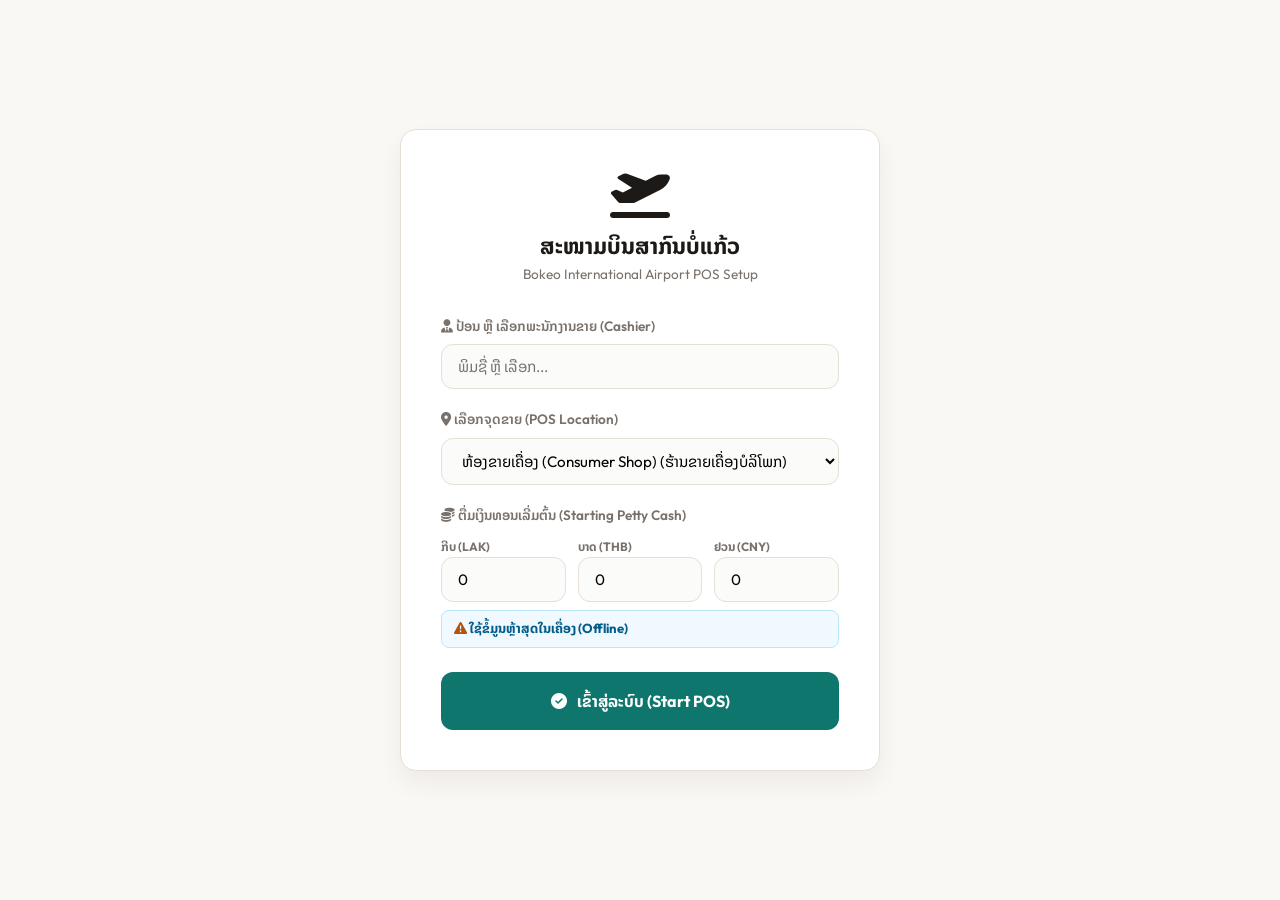
==== online_index.html @ 060f582a "Add files via upload" ====
<!DOCTYPE html>
<html lang="lo">
<head>
  <meta charset="UTF-8">
  <meta name="viewport" content="width=device-width, initial-scale=1.0">
  <title>Bokeo International Airport POS - ລະບົບຈຸດຂາຍ</title>
  
  <!-- CSS Stylesheet -->
  <link rel="stylesheet" href="styles.css?v=3.0">
  
  <!-- FontAwesome for Premium Icons -->
  <link rel="stylesheet" href="https://cdnjs.cloudflare.com/ajax/libs/font-awesome/6.4.0/css/all.min.css">
  
  <!-- Firebase Compat Core & Firestore CDN -->
  <script src="https://www.gstatic.com/firebasejs/10.8.0/firebase-app-compat.js"></script>
  <script src="https://www.gstatic.com/firebasejs/10.8.0/firebase-firestore-compat.js"></script>
  
  <!-- html2pdf.js CDN (Client-side PDF generator) -->
  <script src="https://cdnjs.cloudflare.com/ajax/libs/html2pdf.js/0.10.1/html2pdf.bundle.min.js"></script>
  
  <!-- Chart.js CDN (Interactive Charts) -->
  <script src="https://cdn.jsdelivr.net/npm/chart.js"></script>
</head>
<body>

  <!-- =========================================================================
       INITIAL POS CONFIGURATION SCREEN (Lao: ໜ້າຕັ້ງຄ່າທຳອິດ)
       ========================================================================= -->
  <div class="setup-overlay" id="setup-overlay">
    <div class="setup-card">
      <div class="setup-logo">
        <i class="fas fa-plane-departure" style="font-size: 3rem; color: var(--text-primary); margin-bottom: 12px;"></i>
        <h2>ສະໜາມບິນສາກົນບໍ່ແກ້ວ</h2>
        <p>Bokeo International Airport POS Setup</p>
      </div>

      <div class="form-group">
        <label for="setup-cashier"><i class="fas fa-user-tie"></i> ປ້ອນ ຫຼື ເລືອກພະນັກງານຂາຍ (Cashier)</label>
        <input type="text" class="form-input" id="setup-cashier" list="cashier-list" placeholder="ພິມຊື່ ຫຼື ເລືອກ...">
        <datalist id="cashier-list"></datalist>
      </div>

      <div class="form-group">
        <label for="setup-pos"><i class="fas fa-map-marker-alt"></i> ເລືອກຈຸດຂາຍ (POS Location)</label>
        <select class="form-select" id="setup-pos"></select>
      </div>

      <div class="form-group" id="setup-petty-group">
        <label><i class="fas fa-coins"></i> ຕື່ມເງິນທອນເລີ່ມຕົ້ນ (Starting Petty Cash)</label>
        <div class="form-group-row">
          <div>
            <span style="font-size:0.75rem; color:var(--text-secondary); font-weight:700;">ກີບ (LAK)</span>
            <input type="text" inputmode="numeric" class="form-input" id="setup-petty-lak" placeholder="0" value="0">
          </div>
          <div>
            <span style="font-size:0.75rem; color:var(--text-secondary); font-weight:700;">ບາດ (THB)</span>
            <input type="text" inputmode="numeric" class="form-input" id="setup-petty-thb" placeholder="0" value="0">
          </div>
          <div>
            <span style="font-size:0.75rem; color:var(--text-secondary); font-weight:700;">ຢວນ (CNY)</span>
            <input type="text" inputmode="numeric" class="form-input" id="setup-petty-cny" placeholder="0" value="0">
          </div>
        </div>
      </div>

      <button class="checkout-btn" id="setup-btn" style="margin-top: 24px;">
        <i class="fas fa-check-circle"></i> ເຂົ້າສູ່ລະບົບ (Start POS)
      </button>
    </div>
  </div>

  <!-- =========================================================================
       MAIN APPLICATION LAYOUT
       ========================================================================= -->
  <div class="app-container">
    
    <!-- Top Header -->
    <header class="app-header">
      <div class="brand">
        <i class="fas fa-plane-departure" style="font-size: 1.5rem;"></i>
        <div class="brand-text">
          <h1>Bokeo International Airport POS</h1>
          <p>ສະໜາມບິນສາກົນບໍ່ແກ້ວ</p>
        </div>
      </div>
      
      <div class="header-meta">
        <button class="pos-pill" id="header-refresh-btn" style="cursor: pointer; transition: var(--transition);">
          <i class="fas fa-sync-alt"></i> <span>ອັບເດດຂໍ້ມູນ</span>
        </button>
        <button class="pos-pill" id="header-close-counter-btn" style="cursor: pointer; color: var(--danger-color); border-color: #fca5a5; transition: var(--transition);">
          <i class="fas fa-power-off"></i> <span>ປິດເຄົາເຕີ້</span>
        </button>
        <div class="pos-pill" id="header-pos-name">
          <i class="fas fa-terminal"></i> Loading...
        </div>
        <div class="cashier-pill" id="header-cashier-name">
          <i class="fas fa-user-tie"></i> Loading...
        </div>
      </div>
    </header>

    <!-- App body with sidebar nav and views -->
    <div class="app-body">
      
      <!-- Left Icon Sidebar Nav (Lao: ແຖບເມນູຂ້າງ) -->
      <nav class="side-nav">
        <div class="nav-item active" data-view="pos">
          <i class="fas fa-shopping-basket"></i>
          <span class="nav-item-tooltip">ຈຸດຂາຍ (POS)</span>
        </div>
        <div class="nav-item" data-view="dashboard">
          <i class="fas fa-chart-line"></i>
          <span class="nav-item-tooltip">ລາຍງານ (Reports)</span>
        </div>
        <div class="nav-item" data-view="stock">
          <i class="fas fa-boxes"></i>
          <span class="nav-item-tooltip">ຄັງສິນຄ້າ (Stock)</span>
        </div>
        <div class="nav-item" data-view="settings">
          <i class="fas fa-cog"></i>
          <span class="nav-item-tooltip">ຕັ້ງຄ່າ (Settings)</span>
        </div>
      </nav>

      <!-- View Panels -->
      <main style="flex: 1; height: 100%; position: relative; overflow: hidden;">
        
        <!-- 1. POS View (Lao: ໝວດຂາຍສິນຄ້າ) -->
        <div class="view-panel active" id="pos-view">
          <div class="pos-view">
            
            <!-- Mobile Toggle Tabs (Lao: ແຖບສະຫຼັບສະແດງຜົນໃນມືຖື) -->
            <div class="mobile-pos-toggle" id="mobile-pos-toggle">
              <button class="mobile-toggle-btn active" id="btn-show-catalog">
                <i class="fas fa-th"></i> ສິນຄ້າ
              </button>
              <button class="mobile-toggle-btn" id="btn-show-cart">
                <i class="fas fa-shopping-cart"></i> ກະຕ່າ (<span id="mobile-cart-count">0</span>)
              </button>
            </div>
            
            <!-- Main catalog screen -->
            <div class="pos-main">
              <div class="catalog-header">
                <nav class="category-nav" id="category-nav"></nav>
                <div class="catalog-search-container">
                  <i class="fas fa-search search-icon"></i>
                  <input type="text" id="catalog-search" placeholder="ຄົ້ນຫາສິນຄ້າ (ຊື່ ຫຼື ບາໂຄດ)..." autocomplete="off">
                </div>
              </div>
              <div class="product-grid-container">
                <div class="product-grid" id="product-grid"></div>
              </div>
            </div>

            <!-- Cart Sidebar -->
            <aside class="pos-sidebar">
              <div class="cart-header">
                <h2><i class="fas fa-shopping-cart"></i> ກະຕ່າສິນຄ້າ</h2>
                <button class="clear-cart-btn" id="clear-cart-btn">ລ້າງກະຕ່າ</button>
              </div>

              <!-- Member Section -->
              <div class="cart-member-section" id="cart-member-section">
                <div class="member-search-container" id="member-search-container">
                  <div style="position: relative; flex: 1;">
                    <i class="fas fa-id-card search-icon" style="position: absolute; left: 12px; top: 50%; transform: translateY(-50%); color: var(--text-secondary); font-size: 0.85rem;"></i>
                    <input type="text" id="cart-member-search" placeholder="ຄົ້ນຫາສະມາຊິກ (ເບີໂທ ຫຼື ID)..." autocomplete="off" style="width: 100%; padding: 8px 12px 8px 32px; border: 1px solid var(--border-color); border-radius: 20px; font-size: 0.8rem; background-color: var(--background-color); font-family: var(--font-family);">
                    <div class="member-search-results" id="member-search-results" style="display: none; position: absolute; left: 0; right: 0; top: 100%; background: var(--surface-color); border: 1px solid var(--border-color); border-radius: 12px; box-shadow: var(--shadow-md); z-index: 100; max-height: 200px; overflow-y: auto;"></div>
                  </div>
                  <button class="primary-btn" id="btn-open-register-modal" style="padding: 6px 12px; font-size: 0.75rem; border-radius: 20px; flex-shrink: 0;" title="ລົງທະບຽນສະມາຊິກໃໝ່">
                    <i class="fas fa-user-plus"></i> ເພີ່ມ
                  </button>
                </div>
                
                <div class="selected-member-card" id="selected-member-card" style="display: none;">
                  <div style="display: flex; justify-content: space-between; align-items: flex-start;">
                    <div>
                      <div class="member-name" id="selected-member-name" style="font-weight: 700; font-size: 0.85rem; color: var(--text-primary);"></div>
                      <div class="member-id" id="selected-member-id" style="font-size: 0.72rem; color: var(--text-secondary); margin-top: 2px;"></div>
                    </div>
                    <button class="clear-cart-btn" id="btn-clear-member" style="font-size: 0.72rem; padding: 0;"><i class="fas fa-times"></i> ຍົກເລີກ</button>
                  </div>
                  <div style="display: flex; justify-content: space-between; margin-top: 8px; font-size: 0.75rem; border-top: 1px dashed var(--border-color); padding-top: 6px;">
                    <div>ຄະແນນສະສົມ: <strong id="selected-member-points" style="color: var(--primary-accent);">0</strong></div>
                    <div>ແຕ້ມທີ່ຈະໄດ້: <strong id="selected-member-earned" style="color: #10b981;">+0</strong></div>
                  </div>
                </div>
              </div>

              <!-- List of products in Cart -->
              <div class="cart-items" id="cart-items"></div>

              <!-- Pricing summary section -->
              <div class="cart-footer">
                <div class="currency-select-container">
                  <span>ສະກຸນເງິນຊຳລະ:</span>
                  <div class="currency-toggle">
                    <button class="currency-opt active" data-curr="LAK">LAK (₭)</button>
                    <button class="currency-opt" data-curr="THB">THB (฿)</button>
                    <button class="currency-opt" data-curr="CNY">CNY (¥)</button>
                  </div>
                </div>

                <div class="cart-totals">
                  <div class="total-row">
                    <span>ຍອດລວມຍ່ອຍ (Subtotal)</span>
                    <span id="cart-subtotal">0</span>
                  </div>
                  <div class="total-row grand">
                    <span>ຍອດຊຳລະທັງໝົດ</span>
                    <span id="cart-total">0</span>
                  </div>
                </div>

                <!-- Currency equivalents lookup -->
                <div class="currency-equivalents" style="margin-bottom: 20px;">
                  <div style="font-weight: 700; margin-bottom: 6px; font-size: 0.8rem;">ມູນຄ່າທຽບເທົ່າ:</div>
                  <div style="display: flex; justify-content: space-between;">
                    <span>ກີບ (LAK)</span>
                    <span id="equiv-lak" style="font-weight: 700;">0 ₭</span>
                  </div>
                  <div style="display: flex; justify-content: space-between;">
                    <span>ບາດ (THB)</span>
                    <span id="equiv-thb" style="font-weight: 700;">0 ฿</span>
                  </div>
                  <div style="display: flex; justify-content: space-between;">
                    <span>ຢວນ (CNY)</span>
                    <span id="equiv-cny" style="font-weight: 700;">0 ¥</span>
                  </div>
                </div>

                <button class="checkout-btn" id="checkout-btn" disabled>
                  <i class="fas fa-cash-register"></i> ຊຳລະເງິນ (Checkout)
                </button>
              </div>
            </aside>
          </div>
        </div>

        <!-- 2. Dashboard View (Lao: ແຜງວິເຄາະ ແລະ ລາຍງານການຂາຍ) -->
        <div class="view-panel" id="dashboard-view">
          <div class="dashboard-view">
            <div class="view-header">
              <h2><i class="fas fa-chart-line"></i> ສະຫຼຸບຍອດຂາຍ ແລະ ບັນຊີ</h2>
              
              <div class="dashboard-actions">
                <div class="date-picker-row">
                  <i class="fas fa-calendar-alt" style="color:var(--text-secondary);"></i>
                  <input type="date" id="dash-start-date">
                  <span style="font-weight: 700; color: var(--text-secondary);">ຫາ</span>
                  <input type="date" id="dash-end-date">
                </div>
                
                <select class="form-select" id="dash-pos-filter" style="width: auto; padding: 8px 16px; border-radius: 24px; font-weight:600;"></select>

                <div class="rate-picker-row" id="report-rates-wrapper" style="display: none;">
                  <i class="fas fa-coins" style="color:var(--text-secondary);"></i>
                  <span style="font-size: 0.8rem; font-weight: 700; color: var(--text-secondary);">1 THB = </span>
                  <input type="number" id="dash-rate-lak" placeholder="LAK" title="LAK rate per THB">
                  <span style="font-size: 0.8rem; font-weight: 700; color: var(--text-secondary);">₭</span>
                  <span style="border-left: 1px solid var(--border-color); height: 16px; margin: 0 4px;"></span>
                  <input type="number" id="dash-rate-cny" placeholder="CNY" step="0.0001" title="CNY rate per THB">
                  <span style="font-size: 0.8rem; font-weight: 700; color: var(--text-secondary);">¥</span>
                </div>
              </div>
            </div>

            <!-- Total stats grid -->
            <div class="stats-grid" id="dash-stats"></div>

            <!-- Sales Trend Chart Card -->
            <div class="report-card" style="margin-bottom: 32px; flex-shrink: 0;">
              <div style="display:flex; justify-content:space-between; align-items:center; margin-bottom: 20px; flex-wrap: wrap; gap: 12px;">
                <h3 style="margin-bottom:0;"><i class="fas fa-chart-line"></i> ກຣາຟສະແດງຍອດຂາຍ (Sales Trend Chart)</h3>
                <div style="display:flex; gap: 8px; align-items:center; flex-wrap: wrap;">
                  <div class="currency-toggle" style="margin-right: 12px;">
                    <button class="currency-opt active" id="chart-btn-daily" style="padding: 6px 12px; font-size: 0.8rem; border-radius: 12px;">ລາຍວັນ (Daily)</button>
                    <button class="currency-opt" id="chart-btn-monthly" style="padding: 6px 12px; font-size: 0.8rem; border-radius: 12px;">ລາຍເດືອນ (Monthly)</button>
                    <button class="currency-opt" id="chart-btn-allmonths" style="padding: 6px 12px; font-size: 0.8rem; border-radius: 12px;">ທຸກເດືອນ (All Months)</button>
                  </div>
                  <select id="chart-currency" class="form-select" style="padding: 6px 12px; font-size: 0.8rem; border-radius: 12px; width: auto; font-weight:600; cursor:pointer;">
                    <option value="COMBINED_LAK">ລວມເປັນ ກີບ (Combined LAK)</option>
                    <option value="COMBINED_THB">ລວມເປັນ ບາດ (Combined THB)</option>
                    <option value="COMBINED_CNY">ລວມເປັນ ຢວນ (Combined CNY)</option>
                    <option value="LAK">ກີບ (LAK) ເທົ່ານັ້ນ</option>
                    <option value="THB">ບາດ (THB) ເທົ່ານັ້ນ</option>
                    <option value="CNY">ຢວນ (CNY) ເທົ່ານັ້ນ</option>
                  </select>
                </div>
              </div>
              <div style="height: 300px; position: relative; width: 100%;">
                <canvas id="salesChart"></canvas>
              </div>
            </div>

            <!-- Sales by POS Chart Card (Lao: ຍອດຂາຍແຍກຕາມຈຸດຂາຍ) -->
            <div class="report-card" id="pos-sales-chart-card" style="margin-bottom: 32px; flex-shrink: 0;">
              <div style="display:flex; justify-content:space-between; align-items:center; margin-bottom: 20px; flex-wrap: wrap; gap: 12px;">
                <h3 style="margin-bottom:0;"><i class="fas fa-chart-bar"></i> ຍອດຂາຍແຍກຕາມຈຸດຂາຍ (Sales by POS)</h3>
                <div style="display:flex; gap: 8px; align-items:center; flex-wrap: wrap;">
                  <div class="currency-toggle" style="margin-right: 12px;">
                    <button class="currency-opt active" id="pos-chart-btn-daily" style="padding: 6px 12px; font-size: 0.8rem; border-radius: 12px;">ລາຍວັນ (Daily)</button>
                    <button class="currency-opt" id="pos-chart-btn-monthly" style="padding: 6px 12px; font-size: 0.8rem; border-radius: 12px;">ລາຍເດືອນ (Monthly)</button>
                    <button class="currency-opt" id="pos-chart-btn-yearly" style="padding: 6px 12px; font-size: 0.8rem; border-radius: 12px;">ລາຍປີ (Yearly)</button>
                  </div>
                </div>
              </div>
              <div style="height: 300px; position: relative; width: 100%;">
                <canvas id="posSalesChart"></canvas>
              </div>
            </div>

            <div class="reports-split">
              <!-- Report Transaction Table -->
              <div class="report-card">
                <div style="display:flex; justify-content:space-between; align-items:center; margin-bottom: 20px;">
                  <h3>ລາຍການທຸລະກຳການຂາຍ</h3>
                  <div style="display:flex; gap: 8px;">
                    <button class="primary-btn" id="btn-export-lao-pdf"><i class="fas fa-file-pdf"></i> ສົ່ງອອກ PDF (ພາສາລາວ)</button>
                    <button class="primary-btn" id="btn-export-cny-pdf"><i class="fas fa-file-pdf"></i> ສົ່ງອອກ PDF (中文/ພາສາຈີນ)</button>
                  </div>
                </div>
                <div class="table-wrapper">
                  <table class="report-table">
                    <thead>
                      <tr>
                        <th>ເລກບິນ</th>
                        <th>ວັນທີ-ເວລາ</th>
                        <th>ຈຸດຂາຍ</th>
                        <th>ພະນັກງານ</th>
                        <th>ປະເພດການຈ່າຍ</th>
                        <th>ຍອດຊຳລະ</th>
                        <th>ການຈັດການ</th>
                      </tr>
                    </thead>
                    <tbody id="dash-table-body"></tbody>
                  </table>
                </div>
              </div>

              <!-- Daily Revenue Summary by POS Card (1/3 Right Column) -->
              <div class="report-card" id="pos-summary-card">
                <div style="display:flex; justify-content:space-between; align-items:center; margin-bottom: 20px;">
                  <h3>ສະຫຼຸບລາຍຮັບແຍກຕາມຈຸດຂາຍລາຍວັນ</h3>
                </div>
                <div class="table-wrapper" style="overflow-y: auto; max-height: 450px;">
                  <div id="pos-summary-container"></div>
                </div>
              </div>
            </div>
          </div>
        </div>

        <!-- 3. Stock View (Lao: ລະບົບຈັດການສາງສິນຄ້າ) -->
        <div class="view-panel" id="stock-view">
          <div class="stock-view">
            <div class="view-header">
              <h2><i class="fas fa-boxes"></i> ຄັງສະຕັອກສິນຄ້າ (Stock Management)</h2>
              <input type="text" class="form-input" id="stock-search" placeholder="ຄົ້ນຫາລະຫັດ ຫຼື ຊື່ສິນຄ້າ..." style="width: 300px; border-radius: 24px;">
            </div>

            <!-- Low Stock Warnings -->
            <div class="low-stock-alert-box" id="stock-low-stock-alert" style="display:none; margin-bottom: 20px;"></div>

            <div class="report-card" style="flex:1;">
              <div class="table-wrapper">
                <table class="report-table">
                  <thead>
                    <tr>
                      <th>ລະຫັດສິນຄ້າ</th>
                      <th>ລາຍການສິນຄ້າ</th>
                      <th>ໝວດໝູ່</th>
                      <th>ຫົວໜ່ວຍ</th>
                      <th>ລາຄາຕົ້ນທຶນ</th>
                      <th style="text-align: center;">ຈຳນວນຄົງເຫຼືອ</th>
                      <th>ການຈັດການ</th>
                    </tr>
                  </thead>
                  <tbody id="stock-table-body"></tbody>
                </table>
              </div>
            </div>
          </div>
        </div>

        <!-- 4. Settings View (Lao: ໜ້າການຕັ້ງຄ່າລະບົບ) -->
        <div class="view-panel" id="settings-view">
          <div class="settings-view">
            <div class="view-header">
              <h2><i class="fas fa-cog"></i> ຕັ້ງຄ່າລະບົບ (POS Settings)</h2>
              <button class="primary-btn" id="settings-save-btn"><i class="fas fa-save"></i> ບັນທຶກການຕັ້ງຄ່າທັງໝົດ</button>
            </div>

            <div class="settings-grid">
              
              <!-- Left settings block -->
              <div style="display:flex; flex-direction:column; gap:24px;">
                <!-- Currency & security -->
                <div class="settings-card">
                  <h3><i class="fas fa-calculator"></i> ອັດຕາແລກປ່ຽນ ແລະ ລະຫັດຄວາມປອດໄພ</h3>
                  <div class="settings-row">
                    <div class="form-group">
                      <label for="settings-rate-thb-lak">ອັດຕາແລກປ່ຽນ THB - LAK (ກີບ)</label>
                      <input type="number" class="form-input" id="settings-rate-thb-lak" placeholder="700">
                    </div>
                    <div class="form-group">
                      <label for="settings-rate-thb-cny">ອັດຕາແລກປ່ຽນ THB - CNY (ຢວນ)</label>
                      <input type="number" step="0.01" class="form-input" id="settings-rate-thb-cny" placeholder="0.2">
                    </div>
                  </div>
                  <div class="form-group">
                    <label for="settings-admin-pin">ລະຫັດ PIN ຜູ້ດູແລລະບົບ (Admin PIN - 4 ຕົວເລກ)</label>
                    <input type="password" maxlength="4" class="form-input" id="settings-admin-pin" placeholder="1234">
                  </div>
                </div>

                <!-- Google Drive Sync Setup -->
                <div class="settings-card">
                  <h3><i class="fab fa-google-drive"></i> ເຊື່ອມຕໍ່ Google Drive (Save PDF)</h3>
                  <p style="font-size:0.8rem; color:var(--text-secondary); margin-bottom: 16px;">
                    ປ້ອນ Google Apps Script Web App URL ເພື່ອອັບໂຫຼດໄຟລ໌ PDF ບິນໄປບັນທຶກໃນໂຟນເດີ Google Drive ໂດຍອັດຕະໂນມັດ.
                  </p>
                  <div class="form-group">
                    <label for="settings-gdrive-script-url">Google Apps Script URL (Web App)</label>
                    <input type="text" class="form-input" id="settings-gdrive-script-url" placeholder="https://script.google.com/macros/s/.../exec">
                  </div>
                  <div class="form-group" style="margin-top: 12px;">
                    <label for="settings-gdrive-folder-id">Google Drive Folder ID (ໂຟນເດີເກັບ PDF ບິນ)</label>
                    <input type="text" class="form-input" id="settings-gdrive-folder-id" placeholder="1ao3TJesHPrdVCflFPnU6ndcGKAyVPXyC">
                  </div>
                </div>

                <!-- Receipt Customization Setup -->
                <div class="settings-card">
                  <h3><i class="fas fa-file-invoice"></i> ຕັ້ງຄ່າຂໍ້ມູນ ແລະ ຂໍ້ຄວາມເທິງໃບບິນ (Receipt Template Settings)</h3>
                  <div class="form-group">
                    <label for="settings-receipt-address">ທີ່ຢູ່ຮ້ານໃນບິນ (Receipt Address)</label>
                    <input type="text" class="form-input" id="settings-receipt-address" placeholder="ຈຸດບໍລິການ POS, ສະໜາມບິນສາກົນບໍ່ແກ້ວ">
                  </div>
                  <div class="form-group" style="margin-top: 12px;">
                    <label for="settings-receipt-phone">ເບີໂທລະສັບໃນບິນ (Receipt Phone)</label>
                    <input type="text" class="form-input" id="settings-receipt-phone" placeholder="020 9999-8888">
                  </div>
                  <div class="form-group" style="margin-top: 12px;">
                    <label for="settings-receipt-footer-lao">ຂໍ້ຄວາມຂອບໃຈພາສາລາວ (Lao Footer)</label>
                    <input type="text" class="form-input" id="settings-receipt-footer-lao" placeholder="ຂໍຂອບໃຈ ແລະ ຍິນດີຕ້ອນຮັບອີກຄັ້ງ">
                  </div>
                  <div class="form-group" style="margin-top: 12px;">
                    <label for="settings-receipt-footer-eng">ຂໍ້ຄວາມຂອບໃຈພາສາອັງກິດ (English Footer)</label>
                    <input type="text" class="form-input" id="settings-receipt-footer-eng" placeholder="Thank you, Please visit again!">
                  </div>
                  <div class="form-group" style="margin-top: 12px;">
                    <label for="settings-receipt-slogan-lao">ຄຳຂວັນ / ສະໂລແກນພາສາລາວ (Lao Slogan)</label>
                    <input type="text" class="form-input" id="settings-receipt-slogan-lao" placeholder="ບໍລິການດ້ວຍໃຈ ຫ່ວງໃຍທຸກການເດີນທາງ">
                  </div>
                  <div class="form-group" style="margin-top: 12px;">
                    <label for="settings-receipt-slogan-eng">ຄຳຂວັນ / ສະໂລແກນພາສາອັງກິດ (English Slogan)</label>
                    <input type="text" class="form-input" id="settings-receipt-slogan-eng" placeholder="Service with heart, caring for every journey">
                  </div>
                </div>

                <!-- Cloud Real-time Database Sync (Firebase) -->
                <div class="settings-card">
                  <h3><i class="fas fa-cloud-upload-alt"></i> ຕັ້ງຄ່າ Cloud Real-Time Sync (Firebase)</h3>
                  <div class="form-group">
                    <label for="settings-firebase-config">Firebase Credentials (JSON)</label>
                    <textarea class="form-input" id="settings-firebase-config" rows="6" style="font-family: monospace; font-size: 0.8rem; resize: none;" placeholder='{&#10;  "apiKey": "...",&#10;  "authDomain": "...",&#10;  "projectId": "...",&#10;  "storageBucket": "...",&#10;  "messagingSenderId": "...",&#10;  "appId": "..."&#10;}'></textarea>
                  </div>
                </div>

                <!-- Membership Points Settings -->
                <div class="settings-card">
                  <h3><i class="fas fa-id-card"></i> ຕັ້ງຄ່າຄະແນນສະມາຊິກ (Membership Points)</h3>
                  <div class="form-group">
                    <label for="settings-member-threshold">ເກນມູນຄ່າໃບບິນສະສົມຄະແນນ (ບາດ/THB)</label>
                    <input type="number" class="form-input" id="settings-member-threshold" placeholder="500">
                  </div>
                  <div class="settings-row" style="margin-top: 12px;">
                    <div class="form-group">
                      <label for="settings-member-below">ຕ່ຳກວ່າເກນໄດ້ (ແຕ້ມ)</label>
                      <input type="number" class="form-input" id="settings-member-below" placeholder="1">
                    </div>
                    <div class="form-group">
                      <label for="settings-member-above">ເກີນ ຫຼື ເທົ່າເກນໄດ້ (ແຕ້ມ)</label>
                      <input type="number" class="form-input" id="settings-member-above" placeholder="10">
                    </div>
                  </div>
                </div>
              </div>

              <!-- Right settings block -->
              <div style="display:flex; flex-direction:column; gap:24px;">
                <!-- QR Codes Setup -->
                <div class="settings-card">
                  <h3><i class="fas fa-qrcode"></i> ຕັ້ງຄ່າຮູບພາບຄິວອາໂຄດທະນາຄານ (LDB / BCEL)</h3>
                  
                  <div class="settings-row" style="grid-template-columns: 1fr; gap:12px;">
                    <!-- BCEL -->
                    <div style="border-bottom: 1px dashed var(--border-color); padding-bottom: 12px;">
                      <strong style="font-size:0.85rem; display:block; margin-bottom:8px;">BCEL QR Codes</strong>
                      <div style="display:flex; gap:16px;">
                        <div>
                          <span style="font-size:0.7rem; color:var(--text-secondary); display:block; text-align:center; font-weight:700;">LAK (ກີບ)</span>
                          <div class="qr-preview-box" id="preview-bcel-lak"><i class="fas fa-qrcode"></i></div>
                          <input type="file" id="upload-bcel-lak" accept="image/*" style="display:none;">
                          <button class="secondary-btn" style="padding:4px 8px; font-size:0.7rem;" onclick="document.getElementById('upload-bcel-lak').click()"><i class="fas fa-upload"></i> ອັບໂຫຼດ</button>
                        </div>
                        <div>
                          <span style="font-size:0.7rem; color:var(--text-secondary); display:block; text-align:center; font-weight:700;">THB (ບາດ)</span>
                          <div class="qr-preview-box" id="preview-bcel-thb"><i class="fas fa-qrcode"></i></div>
                          <input type="file" id="upload-bcel-thb" accept="image/*" style="display:none;">
                          <button class="secondary-btn" style="padding:4px 8px; font-size:0.7rem;" onclick="document.getElementById('upload-bcel-thb').click()"><i class="fas fa-upload"></i> ອັບໂຫຼດ</button>
                        </div>
                        <div>
                          <span style="font-size:0.7rem; color:var(--text-secondary); display:block; text-align:center; font-weight:700;">CNY (ຢວນ)</span>
                          <div class="qr-preview-box" id="preview-bcel-cny"><i class="fas fa-qrcode"></i></div>
                          <input type="file" id="upload-bcel-cny" accept="image/*" style="display:none;">
                          <button class="secondary-btn" style="padding:4px 8px; font-size:0.7rem;" onclick="document.getElementById('upload-bcel-cny').click()"><i class="fas fa-upload"></i> ອັບໂຫຼດ</button>
                        </div>
                      </div>
                    </div>

                    <!-- LDB -->
                    <div>
                      <strong style="font-size:0.85rem; display:block; margin-bottom:8px;">LDB QR Codes</strong>
                      <div style="display:flex; gap:16px;">
                        <div>
                          <span style="font-size:0.7rem; color:var(--text-secondary); display:block; text-align:center; font-weight:700;">LAK (ກີບ)</span>
                          <div class="qr-preview-box" id="preview-ldb-lak"><i class="fas fa-qrcode"></i></div>
                          <input type="file" id="upload-ldb-lak" accept="image/*" style="display:none;">
                          <button class="secondary-btn" style="padding:4px 8px; font-size:0.7rem;" onclick="document.getElementById('upload-ldb-lak').click()"><i class="fas fa-upload"></i> ອັບໂຫຼດ</button>
                        </div>
                        <div>
                          <span style="font-size:0.7rem; color:var(--text-secondary); display:block; text-align:center; font-weight:700;">THB (ບາດ)</span>
                          <div class="qr-preview-box" id="preview-ldb-thb"><i class="fas fa-qrcode"></i></div>
                          <input type="file" id="upload-ldb-thb" accept="image/*" style="display:none;">
                          <button class="secondary-btn" style="padding:4px 8px; font-size:0.7rem;" onclick="document.getElementById('upload-ldb-thb').click()"><i class="fas fa-upload"></i> ອັບໂຫຼດ</button>
                        </div>
                        <div>
                          <span style="font-size:0.7rem; color:var(--text-secondary); display:block; text-align:center; font-weight:700;">CNY (ຢວນ)</span>
                          <div class="qr-preview-box" id="preview-ldb-cny"><i class="fas fa-qrcode"></i></div>
                          <input type="file" id="upload-ldb-cny" accept="image/*" style="display:none;">
                          <button class="secondary-btn" style="padding:4px 8px; font-size:0.7rem;" onclick="document.getElementById('upload-ldb-cny').click()"><i class="fas fa-upload"></i> ອັບໂຫຼດ</button>
                        </div>
                      </div>
                    </div>
                  </div>
                </div>

                <!-- Cashier Profiles manager -->
                <div class="settings-card">
                  <h3><i class="fas fa-user-friends"></i> ຈັດການລາຍຊື່ພະນັກງານຂາຍ</h3>
                  <div class="form-group" style="display:flex; gap:10px;">
                    <input type="text" class="form-input" id="new-cashier-name" placeholder="ຊື່ພະນັກງານຂາຍຄົນໃໝ່...">
                    <button class="primary-btn" id="btn-add-cashier" style="flex-shrink:0;">ເພີ່ມພະນັກງານ</button>
                  </div>
                  <div id="settings-cashiers-list" style="max-height:120px; overflow-y:auto; border:1px solid var(--border-color); border-radius: var(--radius-sm);"></div>
                </div>

                <!-- POS points manager -->
                <div class="settings-card">
                  <h3><i class="fas fa-hospital-user"></i> ຈັດການຈຸດຂາຍ (POS Outlets)</h3>
                  <div style="display:flex; flex-direction:column; gap:8px; margin-bottom:12px;">
                    <input type="text" class="form-input" id="new-pos-name" placeholder="ຊື່ຈຸດຂາຍ...">
                    <select class="form-select" id="new-pos-service">
                      <option value="ຮ້ານຂາຍເຄື່ອງບໍລິໂພກ">ຮ້ານຂາຍເຄື່ອງບໍລິໂພກ (Consumer Shop)</option>
                      <option value="ຫ້ອງ VIP">ຫ້ອງ VIP (VIP Lounge)</option>
                      <option value="ບໍລິການຫຸ້ມຫໍ່ເຄື່ອງ">ບໍລິການຫຸ້ມຫໍ່ເຄື່ອງ (Wrapping)</option>
                      <option value="ບໍລິການແທັກຊີ່">ບໍລິການແທັກຊີ່ (Taxi Counter)</option>
                      <option value="ບໍລິການລານຈອດ">ບໍລິການລານຈອດ (Parking Lot)</option>
                    </select>
                    <button class="primary-btn" id="btn-add-pos">ເພີ່ມຈຸດຂາຍ</button>
                  </div>
                  <div id="settings-pos-list" style="max-height:150px; overflow-y:auto; border:1px solid var(--border-color); border-radius: var(--radius-sm);"></div>
                </div>

                <!-- Member Directory -->
                <div class="settings-card">
                  <div style="display:flex; justify-content:space-between; align-items:center; margin-bottom: 12px;">
                    <h3 style="margin-bottom:0;"><i class="fas fa-users"></i> ລາຍຊື່ສະມາຊິກທັງໝົດ</h3>
                    <button class="secondary-btn" id="btn-sync-members-settings" style="padding: 4px 8px; font-size: 0.75rem;"><i class="fas fa-sync-alt"></i> ອັບເດດ</button>
                  </div>
                  <div class="form-group" style="margin-bottom: 12px;">
                    <input type="text" class="form-input" id="settings-member-search" placeholder="ຄົ້ນຫາສະມາຊິກ (ຊື່, ເບີໂທ, ລະຫັດ)..." style="border-radius: 20px; font-size: 0.8rem;">
                  </div>
                  <div class="table-wrapper" style="max-height: 250px; overflow-y: auto; border: 1px solid var(--border-color); border-radius: var(--radius-sm);">
                    <table class="report-table" style="font-size: 0.8rem;">
                      <thead>
                        <tr>
                          <th>ລະຫັດ</th>
                          <th>ຊື່ ແລະ ນາມສະກຸນ</th>
                          <th>ເບີໂທ</th>
                          <th style="text-align:center;">ຄະແນນ</th>
                        </tr>
                      </thead>
                      <tbody id="settings-members-table-body"></tbody>
                    </table>
                  </div>
                </div>
              </div>

            </div>
          </div>
        </div>

      </main>
    </div>
  </div>

  <!-- =========================================================================
       MODALS SECTION
       ========================================================================= -->

  <!-- 1. CHECKOUT MODAL -->
  <div class="modal-overlay" id="checkout-modal">
    <div class="modal-content">
      <div class="modal-header">
        <h3><i class="fas fa-wallet"></i> ຂັ້ນຕອນການຊຳລະເງິນ</h3>
        <button class="close-modal-btn">&times;</button>
      </div>

      <div class="payment-summary-box">
        <div class="payment-sum-row">
          <span>ຈຸດຂາຍ (POS)</span>
          <span style="font-weight: 700;" id="modal-pos-name">ຫ້ອງຂາຍເຄື່ອງ</span>
        </div>
        <div class="payment-sum-row">
          <span>ພະນັກງານ (Cashier)</span>
          <span id="modal-cashier-name">ທ້າວ ສົມພອນ</span>
        </div>
        
        <!-- Discount and VAT Inputs -->
        <div style="display: grid; grid-template-columns: 1fr 1fr; gap: 12px; margin-top: 8px; padding-top: 8px; border-top: 1px dashed var(--border-color);">
          <div style="display: flex; flex-direction: column; gap: 4px;">
            <label for="checkout-discount-input" style="font-size: 0.75rem; color: var(--text-secondary); font-weight: 700;">
              <i class="fas fa-percentage"></i> ສ່ວນຫຼຸດ (Discount %)
            </label>
            <input type="number" min="0" max="100" class="form-input" id="checkout-discount-input" placeholder="0" value="0" style="padding: 6px 10px; font-size: 0.85rem; border-radius: 8px; background-color: #fcfbf7;">
          </div>
          <div style="display: flex; flex-direction: column; gap: 4px;">
            <label for="checkout-vat-input" style="font-size: 0.75rem; color: var(--text-secondary); font-weight: 700;">
              <i class="fas fa-percent"></i> ອາກອນ (VAT %)
            </label>
            <input type="number" min="0" max="100" class="form-input" id="checkout-vat-input" placeholder="0" value="0" style="padding: 6px 10px; font-size: 0.85rem; border-radius: 8px; background-color: #fcfbf7;">
          </div>
        </div>

        <div class="payment-sum-row total" style="margin-top: 12px; border-top: 1px solid var(--border-color); padding-top: 8px;">
          <span>ຍອດລວມຕ້ອງຊຳລະ</span>
          <span id="checkout-total-display">0</span>
        </div>
      </div>

      <div class="payment-method-selector">
        <div class="method-card active" data-method="cash">
          <i class="fas fa-money-bill-wave"></i>
          <span>ເງິນສົດ (Cash)</span>
        </div>
        <div class="method-card" data-method="transfer">
          <i class="fas fa-qrcode"></i>
          <span>ເງິນໂອນ (Transfer)</span>
        </div>
      </div>

      <div class="form-group" style="margin-top: 16px;">
        <label><i class="fas fa-coins"></i> ສະກຸນເງິນຊຳລະ (Payment Currency):</label>
        <div class="currency-toggle" style="width: 100%; display: flex; justify-content: space-around;">
          <button type="button" class="currency-opt" id="modal-curr-lak" data-curr="LAK">LAK (₭)</button>
          <button type="button" class="currency-opt" id="modal-curr-thb" data-curr="THB">THB (฿)</button>
          <button type="button" class="currency-opt" id="modal-curr-cny" data-curr="CNY">CNY (¥)</button>
        </div>
      </div>

      <!-- Option A: CASH -->
      <div id="cash-payment-section">
        <div class="form-group">
          <label for="amount-paid">ຮັບເງິນສົດຈາກລູກຄ້າ:</label>
          <input type="text" inputmode="numeric" class="form-input" id="amount-paid" placeholder="ປ້ອນຈຳນວນເງິນ...">
        </div>
        <div class="payment-sum-row" style="font-size: 1.1rem; border-top:1px solid var(--border-color); padding-top:10px;">
          <span>ເງິນທອນ (Change Due):</span>
          <span id="change-due" style="font-weight: 800; color: var(--danger-color);">0</span>
        </div>
      </div>

      <!-- Option B: TRANSFER -->
      <div id="transfer-payment-section" style="display:none;">
        <div class="form-group">
          <label for="bank-select">ເລືອກທະນາຄານ:</label>
          <select class="form-select" id="bank-select">
            <option value="BCEL">BCEL OnePay</option>
            <option value="LDB">LDB Bank</option>
          </select>
        </div>

        <div class="qr-container" id="qr-container">
          <div class="qr-image-wrapper">
            <img id="qr-code-img" src="" alt="QR CODE">
          </div>
          <span class="qr-meta" id="qr-text">ກະລຸນາສະແກນ QR Code ເພື່ອຊຳລະ</span>
        </div>
      </div>

      <button class="checkout-btn" id="confirm-payment-btn" style="margin-top: 24px;">
        <i class="fas fa-print"></i> ຢືນຢັນການຊຳລະ ແລະ ພິມບິນ
      </button>
    </div>
  </div>

  <!-- 2. SECURITY PIN MODAL (Lao: ລະຫັດ PIN ຢືນຢັນຄວາມປອດໄພ) -->
  <div class="modal-overlay" id="pin-modal">
    <div class="modal-content" style="max-width: 320px; text-align: center; padding: 24px;">
      <h3 style="margin-bottom: 8px;"><i class="fas fa-lock"></i> ຢືນຢັນລະຫັດ PIN</h3>
      <p style="font-size: 0.8rem; color:var(--text-secondary); margin-bottom: 16px;">
        ກະລຸນາໃສ່ລະຫັດ PIN 4 ຫຼັກ ເພື່ອອະນຸມັດການດຳເນີນການ
      </p>

      <div class="pin-dots">
        <div class="pin-dot"></div>
        <div class="pin-dot"></div>
        <div class="pin-dot"></div>
        <div class="pin-dot"></div>
      </div>

      <div class="pin-pad-grid">
        <button class="pin-btn pin-key" data-val="1">1</button>
        <button class="pin-btn pin-key" data-val="2">2</button>
        <button class="pin-btn pin-key" data-val="3">3</button>
        <button class="pin-btn pin-key" data-val="4">4</button>
        <button class="pin-btn pin-key" data-val="5">5</button>
        <button class="pin-btn pin-key" data-val="6">6</button>
        <button class="pin-btn pin-key" data-val="7">7</button>
        <button class="pin-btn pin-key" data-val="8">8</button>
        <button class="pin-btn pin-key" data-val="9">9</button>
        <button class="pin-btn pin-key" data-val="clear" style="font-size:0.8rem; color:var(--danger-color);">ລ້າງ</button>
        <button class="pin-btn pin-key" data-val="0">0</button>
        <button class="pin-btn pin-key" data-val="back"><i class="fas fa-backspace"></i></button>
      </div>
    </div>
  </div>

  <!-- 6. MEMBER REGISTRATION MODAL -->
  <div class="modal-overlay" id="register-member-modal">
    <div class="modal-content" style="max-width: 400px;">
      <div class="modal-header">
        <h3><i class="fas fa-user-plus"></i> ລົງທະບຽນສະມາຊິກໃໝ່</h3>
        <button class="close-modal-btn" id="register-close-btn">&times;</button>
      </div>

      <div class="form-group">
        <label for="reg-member-name"><i class="fas fa-user"></i> ຊື່ (First Name) *</label>
        <input type="text" class="form-input" id="reg-member-name" placeholder="ປ້ອນຊື່...">
      </div>

      <div class="form-group" style="margin-top: 12px;">
        <label for="reg-member-surname"><i class="fas fa-user-friends"></i> ນາມສະກຸນ (Surname) *</label>
        <input type="text" class="form-input" id="reg-member-surname" placeholder="ປ້ອນນາມສະກຸນ...">
      </div>

      <div class="form-group" style="margin-top: 12px;">
        <label for="reg-member-phone"><i class="fas fa-phone-alt"></i> ເບີໂທ (Phone Number) *</label>
        <input type="text" class="form-input" id="reg-member-phone" placeholder="ປ້ອນເບີໂທ...">
      </div>

      <div class="form-group" style="margin-top: 12px;">
        <label for="reg-member-email"><i class="fas fa-envelope"></i> ອີເມວ (Email - ຖ້າມີ)</label>
        <input type="email" class="form-input" id="reg-member-email" placeholder="ປ້ອນອີເມວ...">
      </div>

      <button class="checkout-btn" id="confirm-register-member-btn" style="margin-top: 20px;">
        <i class="fas fa-save"></i> ຢືນຢັນການລົງທະບຽນ (Register)
      </button>
    </div>
  </div>

  <!-- 3. RESTOCK PRODUCT MODAL -->
  <div class="modal-overlay" id="restock-modal">
    <div class="modal-content" style="max-width: 400px;">
      <div class="modal-header">
        <h3><i class="fas fa-boxes"></i> ເຕີມສິນຄ້າເຂົ້າສາງ</h3>
        <button class="close-modal-btn">&times;</button>
      </div>

      <div class="form-group">
        <label for="restock-product-select">ເລືອກສິນຄ້າ:</label>
        <select class="form-select" id="restock-product-select"></select>
      </div>

      <div class="form-group">
        <label for="restock-qty">ຈຳນວນທີ່ເຕີມ:</label>
        <input type="number" class="form-input" id="restock-qty" placeholder="0">
      </div>

      <button class="checkout-btn" id="confirm-restock-btn" style="margin-top: 16px;">
        <i class="fas fa-plus-circle"></i> ຢືນຢັນການເຕີມສິນຄ້າ
      </button>
    </div>
  </div>

  <!-- 4. CLOSE COUNTER / SHIFT REPORT MODAL -->
  <div class="modal-overlay" id="close-counter-modal">
    <div class="modal-content" style="max-width: 450px;">
      <div class="modal-header">
        <h3><i class="fas fa-power-off"></i> ສະຫຼຸບລາຍງານປິດເຄົາເຕີ້ (Close Shift)</h3>
        <button class="close-modal-btn">&times;</button>
      </div>

      <div class="payment-summary-box" style="font-size: 0.85rem; line-height: 1.6;">
        <div style="display:flex; justify-content:space-between; margin-bottom: 6px;">
          <span>ພະນັກງານ (Cashier):</span>
          <strong id="shift-report-cashier"></strong>
        </div>
        <div style="display:flex; justify-content:space-between; margin-bottom: 6px;">
          <span>ຈຸດຂາຍ (POS):</span>
          <strong id="shift-report-pos"></strong>
        </div>
        <div style="display:flex; justify-content:space-between; margin-bottom: 12px; border-bottom: 1px dashed var(--border-color); padding-bottom: 6px;">
          <span>ວັນທີປິດກະ:</span>
          <strong id="shift-report-date"></strong>
        </div>

        <div style="font-weight: 700; margin-bottom: 6px; color:var(--text-secondary);">ເງິນທອນເລີ່ມຕົ້ນ (Starting Petty Cash):</div>
        <div style="display:flex; justify-content:space-between; padding-left:12px;">
          <span>LAK (ກີບ):</span>
          <strong id="shift-start-lak">0</strong>
        </div>
        <div style="display:flex; justify-content:space-between; padding-left:12px;">
          <span>THB (ບາດ):</span>
          <strong id="shift-start-thb">0</strong>
        </div>
        <div style="display:flex; justify-content:space-between; padding-left:12px; margin-bottom:12px; border-bottom: 1px dashed var(--border-color); padding-bottom: 6px;">
          <span>CNY (ຢວນ):</span>
          <strong id="shift-start-cny">0</strong>
        </div>

        <div style="font-weight: 700; margin-bottom: 6px; color:var(--text-secondary);">ຍອດຂາຍປະເພດເງິນສົດ (Cash Sales):</div>
        <div style="display:flex; justify-content:space-between; padding-left:12px;">
          <span>LAK (ກີບ):</span>
          <strong id="shift-sales-cash-lak">0</strong>
        </div>
        <div style="display:flex; justify-content:space-between; padding-left:12px;">
          <span>THB (ບາດ):</span>
          <strong id="shift-sales-cash-thb">0</strong>
        </div>
        <div style="display:flex; justify-content:space-between; padding-left:12px; margin-bottom:12px; border-bottom: 1px dashed var(--border-color); padding-bottom: 6px;">
          <span>CNY (ຢວນ):</span>
          <strong id="shift-sales-cash-cny">0</strong>
        </div>

        <div style="font-weight: 700; margin-bottom: 6px; color:var(--text-secondary);">ຍອດຂາຍປະເພດເງິນໂອນ (Transfer Sales):</div>
        <div style="display:flex; justify-content:space-between; padding-left:12px;">
          <span>LAK (ກີບ):</span>
          <strong id="shift-sales-trans-lak">0</strong>
        </div>
        <div style="display:flex; justify-content:space-between; padding-left:12px;">
          <span>THB (ບາດ):</span>
          <strong id="shift-sales-trans-thb">0</strong>
        </div>
        <div style="display:flex; justify-content:space-between; padding-left:12px; margin-bottom:12px; border-bottom: 1px dashed var(--border-color); padding-bottom: 6px;">
          <span>CNY (ຢວນ):</span>
          <strong id="shift-sales-trans-cny">0</strong>
        </div>

        <div style="font-weight: 700; margin-bottom: 6px; color:var(--primary-accent);">ເງິນທອນຄົງເຫຼືອທັງໝົດ (Total Drawer Cash):</div>
        <div style="display:flex; justify-content:space-between; padding-left:12px;">
          <span>LAK (ກີບ):</span>
          <strong id="shift-end-lak" style="color:var(--primary-accent);">0</strong>
        </div>
        <div style="display:flex; justify-content:space-between; padding-left:12px;">
          <span>THB (ບາດ):</span>
          <strong id="shift-end-thb" style="color:var(--primary-accent);">0</strong>
        </div>
        <div style="display:flex; justify-content:space-between; padding-left:12px;">
          <span>CNY (ຢວນ):</span>
          <strong id="shift-end-cny" style="color:var(--primary-accent);">0</strong>
        </div>
      </div>

      <div style="display:grid; grid-template-columns: 1fr 1fr; gap:12px; margin-top:20px;">
        <button class="secondary-btn" id="btn-print-shift-report"><i class="fas fa-print"></i> ພິມລາຍງານປິດກະ</button>
        <button class="checkout-btn" id="confirm-close-shift-btn" style="background-color:var(--danger-color);"><i class="fas fa-power-off"></i> ປິດເຄົາເຕີ້ທັນທີ</button>
      </div>
    </div>
  </div>

  <!-- 5. RECEIPT PREVIEW MODAL -->
  <div class="modal-overlay" id="receipt-modal">
    <div class="modal-content" style="max-width: 420px; padding: 0; overflow: hidden; border-radius: 16px; border: none; box-shadow: var(--shadow-lg); background-color: #110f17;">
      <div class="modal-header" style="background-color: #181522; color: #fff; padding: 16px 24px; margin-bottom: 0; display: flex; justify-content: space-between; align-items: center; border-bottom: 1px solid #282436;">
        <h3 style="font-size: 1.15rem; font-weight: 700; margin: 0; color: #fff; font-family: var(--font-family);">ໃບບິນຮັບເງິນ</h3>
        <button class="close-modal-btn" style="color: #fff; opacity: 0.8; font-size: 1.5rem; background: none; border: none; cursor: pointer; padding: 0; line-height: 1;">&times;</button>
      </div>
      <div style="padding: 24px; display: flex; flex-direction: column; gap: 20px;">
        <div id="receipt-preview-content" style="background: #fff; padding: 24px; border-radius: 8px; font-family: 'Courier New', 'Noto Sans Lao', monospace; font-size: 12px; color: #000; line-height: 1.4; box-shadow: 0 4px 12px rgba(0,0,0,0.3); max-height: 420px; overflow-y: auto;">
        </div>
        <div style="display: grid; grid-template-columns: 1fr 2fr; gap: 12px;">
          <button class="secondary-btn" id="receipt-done-btn" style="background-color: #10b981; color: #fff; border: none; padding: 12px; font-weight: 700; border-radius: 8px; cursor: pointer; font-family: var(--font-family); font-size: 0.9rem; transition: var(--transition);"><i class="fas fa-check-circle"></i> ຊຳລະສຳເລັດ</button>
          <button class="primary-btn" id="receipt-download-btn" style="background-color: #7c3aed; color: #fff; border: none; padding: 12px; font-weight: 700; border-radius: 8px; cursor: pointer; display: flex; align-items: center; justify-content: center; gap: 8px; font-family: var(--font-family); font-size: 0.9rem; transition: var(--transition);"><i class="fas fa-download"></i> ດາວໂຫຼດ PDF</button>
        </div>
      </div>
    </div>
  </div>

  <!-- =========================================================================
       PRINTER INVOICE TEMPLATE (Lao: ໃບບິນພິມອອກ - ຊ້ອນໄວ້ໃນໜ້າຈໍ)
       ========================================================================= -->
  <div class="bill-print-container" id="bill-print-box"></div>

  <!-- Hidden uploader for product menu images -->
  <input type="file" id="hidden-product-image-uploader" accept="image/*" style="display: none;">

  <!-- Load Database and Application Logic scripts -->
  <script src="database.js?v=3.4"></script>
  <script src="app.js?v=2.34"></script>

</body>
</html>
---- styles.css ----
/* Google Fonts: Outfit (modern sans-serif) & Noto Sans Lao (for Lao script) */
@import url('https://fonts.googleapis.com/css2?family=Noto+Sans+Lao:wght@300;400;500;600;700&family=Outfit:wght@300;400;500;600;700&display=swap');

:root {
  /* Design Tokens & Colors (Teal, White & Cream Palette) */
  --bg-color: #faf8f5; /* Warm Cream */
  --surface-color: #ffffff; /* White */
  --border-color: #e6dfd3; /* Soft Cream-Brown Border */
  --border-hover: #cfc6b6; 
  --text-primary: #1c1917; /* Charcoal Warm Black */
  --text-secondary: #78716c; /* Stone Gray */
  --primary-accent: #0f766e; /* Teal Primary */
  --primary-accent-rgb: 15, 118, 110;
  --success-color: #115e59; /* Deep Teal / Success Green */
  --warning-color: #b45309; /* Warm Amber */
  --danger-color: #991b1b; /* Crimson Red */
  
  --font-family: 'Outfit', 'Noto Sans Lao', system-ui, -apple-system, sans-serif;
  --radius-sm: 8px;
  --radius-md: 12px;
  --radius-lg: 16px;
  --shadow-sm: 0 2px 4px rgba(28, 25, 23, 0.02);
  --shadow-md: 0 4px 12px rgba(28, 25, 23, 0.04);
  --shadow-lg: 0 12px 24px rgba(28, 25, 23, 0.06);
  --transition: all 0.2s cubic-bezier(0.4, 0, 0.2, 1);
}

/* Base Styles */
* {
  box-sizing: border-box;
  margin: 0;
  padding: 0;
}

body {
  font-family: var(--font-family);
  background-color: var(--bg-color);
  color: var(--text-primary);
  line-height: 1.5;
  -webkit-font-smoothing: antialiased;
  overflow: hidden;
  height: 100vh;
}

/* App Container Layout */
.app-container {
  display: flex;
  flex-direction: column;
  height: 100vh;
  width: 100vw;
}

/* Header */
.app-header {
  background-color: var(--surface-color);
  border-bottom: 1px solid var(--border-color);
  padding: 12px 24px;
  display: flex;
  justify-content: space-between;
  align-items: center;
  z-index: 10;
  height: 64px;
  flex-shrink: 0;
}

.brand {
  display: flex;
  align-items: center;
  gap: 12px;
}

.brand-logo {
  height: 36px;
  width: auto;
}

.brand-text h1 {
  font-size: 1.15rem;
  font-weight: 700;
  letter-spacing: -0.5px;
}

.brand-text p {
  font-size: 0.75rem;
  color: var(--text-secondary);
}

.header-meta {
  display: flex;
  align-items: center;
  gap: 16px;
}

.pos-pill, .cashier-pill {
  background-color: #f4f3f0;
  padding: 6px 14px;
  border-radius: 20px;
  font-size: 0.85rem;
  font-weight: 500;
  display: flex;
  align-items: center;
  gap: 8px;
  border: 1px solid var(--border-color);
}

.pos-pill i, .cashier-pill i {
  font-size: 0.8rem;
  color: var(--text-secondary);
}

/* App Body Views */
.app-body {
  display: flex;
  flex: 1;
  overflow: hidden;
  position: relative;
}

.view-panel {
  display: none;
  width: 100%;
  height: 100%;
  overflow: hidden;
}

.view-panel.active {
  display: flex;
}

/* POS View Grid Split */
.pos-view {
  display: flex;
  width: 100%;
  height: 100%;
}

/* POS Main Catalog Screen */
.pos-main {
  flex: 1;
  display: flex;
  flex-direction: column;
  height: 100%;
  overflow: hidden;
  border-right: 1px solid var(--border-color);
}

/* Catalog Header Wrapper */
.catalog-header {
  display: flex;
  align-items: center;
  justify-content: space-between;
  background-color: var(--surface-color);
  border-bottom: 1px solid var(--border-color);
  padding: 0 24px;
  gap: 16px;
  flex-shrink: 0;
  height: 72px;
}

/* Category Navigation (Lao: ໝວດໝູ່) */
.category-nav {
  display: flex;
  gap: 8px;
  padding: 16px 0;
  background-color: transparent;
  overflow-x: auto;
  white-space: nowrap;
  scrollbar-width: none;
  flex: 1;
}

.category-nav::-webkit-scrollbar {
  display: none;
}

/* Catalog Search Bar (Micro-interactions & Premium styling) */
.catalog-search-container {
  position: relative;
  display: flex;
  align-items: center;
  width: 300px;
  flex-shrink: 0;
}

.catalog-search-container .search-icon {
  position: absolute;
  left: 14px;
  color: var(--text-secondary);
  font-size: 0.9rem;
  pointer-events: none;
}

#catalog-search {
  width: 100%;
  padding: 10px 16px 10px 38px;
  border-radius: 24px;
  border: 1px solid var(--border-color);
  font-family: var(--font-family);
  font-size: 0.9rem;
  outline: none;
  background-color: #fbfbf9;
  transition: var(--transition);
}

#catalog-search:focus {
  border-color: var(--primary-accent);
  background-color: var(--surface-color);
  box-shadow: 0 0 0 3px rgba(var(--primary-accent-rgb), 0.1);
}

.category-tab {
  background: none;
  border: 1px solid var(--border-color);
  padding: 10px 18px;
  border-radius: 30px;
  font-family: var(--font-family);
  font-size: 0.9rem;
  font-weight: 600;
  color: var(--text-secondary);
  cursor: pointer;
  transition: var(--transition);
}

.category-tab:hover {
  border-color: var(--border-hover);
  color: var(--text-primary);
  background-color: #fbfbf9;
}

.category-tab.active {
  background-color: var(--primary-accent);
  border-color: var(--primary-accent);
  color: var(--surface-color);
}

/* Product Catalog Grid */
.product-grid-container {
  flex: 1;
  padding: 24px;
  overflow-y: auto;
}

.product-grid {
  display: grid;
  grid-template-columns: repeat(auto-fill, minmax(170px, 1fr));
  gap: 20px;
  align-content: start;
}

/* Product Card */
.product-card {
  background-color: var(--surface-color);
  border: 1px solid var(--border-color);
  border-radius: var(--radius-md);
  padding: 16px;
  display: flex;
  flex-direction: column;
  cursor: pointer;
  transition: var(--transition);
  position: relative;
  overflow: hidden;
  user-select: none;
}

.product-card:hover {
  transform: translateY(-2px);
  border-color: var(--text-primary);
  box-shadow: var(--shadow-md);
}

.product-card:active {
  transform: scale(0.97);
}

.product-card .img-container {
  height: 100px;
  border-radius: var(--radius-sm);
  background: linear-gradient(135deg, #f3f2f0 0%, #e8e6e2 100%);
  display: flex;
  align-items: center;
  justify-content: center;
  margin-bottom: 12px;
  position: relative;
  overflow: hidden;
  color: var(--text-secondary);
}

.product-card .img-container img {
  width: 100%;
  height: 100%;
  object-fit: cover;
}

.product-card.wrapping .img-container {
  background: linear-gradient(135deg, #e0f2fe 0%, #bae6fd 100%);
}

.product-card.vip .img-container {
  background: linear-gradient(135deg, #faf5ff 0%, #f3e8ff 100%);
}

.product-card.taxi .img-container {
  background: linear-gradient(135deg, #fef3c7 0%, #fde68a 100%);
}

.product-card.parking .img-container {
  background: linear-gradient(135deg, #d1fae5 0%, #a7f3d0 100%);
}

.product-card .img-upload-overlay {
  position: absolute;
  top: 0;
  left: 0;
  width: 100%;
  height: 100%;
  background: rgba(0, 0, 0, 0.4);
  display: flex;
  align-items: center;
  justify-content: center;
  color: #fff;
  font-size: 1.2rem;
  opacity: 0;
  transition: opacity 0.2s ease;
  z-index: 2;
  cursor: pointer;
}

.product-card:hover .img-upload-overlay {
  opacity: 1;
}

.product-info {
  display: flex;
  flex-direction: column;
  flex: 1;
}

.product-name-lo {
  font-size: 0.92rem;
  font-weight: 600;
  color: var(--text-primary);
  margin-bottom: 2px;
  line-height: 1.3;
}

.product-name-en {
  font-size: 0.75rem;
  color: var(--text-secondary);
  margin-bottom: 8px;
  white-space: nowrap;
  overflow: hidden;
  text-overflow: ellipsis;
}

.product-prices {
  margin-top: auto;
}

.product-card .main-price {
  font-size: 1.15rem;
  font-weight: 700;
  color: var(--primary-accent);
  margin-top: auto;
  line-height: 1.2;
}

.product-card .sub-prices {
  font-size: 0.72rem;
  color: var(--text-secondary);
  margin-top: 4px;
}

.stock-badge {
  position: absolute;
  top: 12px;
  right: 12px;
  padding: 2px 8px;
  border-radius: 12px;
  font-size: 0.7rem;
  font-weight: 700;
  background-color: #f4f3f0;
  border: 1px solid var(--border-color);
}

.stock-badge.low {
  background-color: #fee2e2;
  color: var(--danger-color);
  border-color: #fecaca;
}

.stock-badge.out {
  background-color: #ef4444;
  color: var(--surface-color);
  border-color: #ef4444;
}

/* POS Sidebar (Cart) */
.pos-sidebar {
  width: 380px;
  background-color: var(--surface-color);
  display: flex;
  flex-direction: column;
  height: 100%;
}

.cart-header {
  padding: 20px 24px;
  border-bottom: 1px solid var(--border-color);
  display: flex;
  justify-content: space-between;
  align-items: center;
}

.cart-header h2 {
  font-size: 1.1rem;
  font-weight: 700;
  display: flex;
  align-items: center;
  gap: 10px;
}

.clear-cart-btn {
  background: none;
  border: none;
  font-family: var(--font-family);
  font-size: 0.82rem;
  font-weight: 600;
  color: var(--danger-color);
  cursor: pointer;
}

.cart-items {
  flex: 1;
  overflow-y: auto;
  padding: 12px 24px;
}

.cart-item {
  display: flex;
  gap: 12px;
  padding: 16px 0;
  border-bottom: 1px solid #f6f5f3;
}

.cart-item-details {
  flex: 1;
}

.cart-item-name {
  font-size: 0.88rem;
  font-weight: 600;
}

.cart-item-price {
  font-size: 0.8rem;
  color: var(--text-secondary);
  margin-top: 4px;
}

.cart-item-actions {
  display: flex;
  flex-direction: column;
  align-items: flex-end;
  justify-content: space-between;
}

.qty-controls {
  display: flex;
  align-items: center;
  gap: 8px;
  background-color: #f4f3f0;
  padding: 3px 6px;
  border-radius: 20px;
  border: 1px solid var(--border-color);
}

.qty-btn {
  background: none;
  border: none;
  width: 20px;
  height: 20px;
  display: flex;
  align-items: center;
  justify-content: center;
  font-size: 0.85rem;
  font-weight: 700;
  cursor: pointer;
  border-radius: 50%;
  color: var(--text-primary);
}

.qty-btn:hover {
  background-color: var(--surface-color);
}

.qty-val {
  font-size: 0.85rem;
  font-weight: 700;
  min-width: 16px;
  text-align: center;
}

.remove-item-btn {
  background: none;
  border: none;
  color: var(--text-secondary);
  cursor: pointer;
  padding: 2px;
  font-size: 0.85rem;
}

.remove-item-btn:hover {
  color: var(--danger-color);
}

/* Cart Footer & Calculations */
.cart-footer {
  padding: 24px;
  border-top: 1px solid var(--border-color);
  background-color: #faf9f6;
}

.currency-select-container {
  display: flex;
  align-items: center;
  justify-content: space-between;
  margin-bottom: 16px;
}

.currency-select-container span {
  font-size: 0.85rem;
  font-weight: 600;
  color: var(--text-secondary);
}

.currency-toggle {
  display: flex;
  background-color: #e8e6e2;
  padding: 3px;
  border-radius: 24px;
  border: 1px solid var(--border-color);
}

.currency-opt {
  padding: 6px 14px;
  border-radius: 20px;
  font-size: 0.8rem;
  font-weight: 700;
  cursor: pointer;
  border: none;
  background: none;
  font-family: var(--font-family);
  color: var(--text-secondary);
  transition: var(--transition);
}

.currency-opt.active {
  background-color: var(--surface-color);
  color: var(--text-primary);
  box-shadow: var(--shadow-sm);
}

.cart-totals {
  display: flex;
  flex-direction: column;
  gap: 8px;
  margin-bottom: 20px;
}

.total-row {
  display: flex;
  justify-content: space-between;
  font-size: 0.88rem;
  color: var(--text-secondary);
}

.total-row.grand {
  font-size: 1.5rem;
  font-weight: 800;
  color: var(--text-primary);
  border-top: 1px solid var(--border-color);
  padding-top: 12px;
  margin-top: 4px;
}

.currency-equivalents {
  background-color: var(--surface-color);
  border: 1px dashed var(--border-color);
  border-radius: var(--radius-sm);
  padding: 10px 14px;
  font-size: 0.78rem;
  color: var(--text-secondary);
  display: flex;
  flex-direction: column;
  gap: 4px;
}

.checkout-btn {
  width: 100%;
  background-color: var(--primary-accent);
  color: var(--surface-color);
  border: none;
  padding: 16px;
  border-radius: var(--radius-md);
  font-family: var(--font-family);
  font-size: 1rem;
  font-weight: 700;
  cursor: pointer;
  transition: var(--transition);
  display: flex;
  justify-content: center;
  align-items: center;
  gap: 10px;
}

.checkout-btn:hover {
  background-color: #0b5e58;
}

.checkout-btn:disabled {
  background-color: var(--border-color);
  color: var(--text-secondary);
  cursor: not-allowed;
}

/* Modals */
.modal-overlay {
  display: none;
  position: fixed;
  top: 0;
  left: 0;
  right: 0;
  bottom: 0;
  background-color: rgba(28, 25, 23, 0.4);
  backdrop-filter: blur(4px);
  z-index: 100;
  align-items: center;
  justify-content: center;
}

.modal-overlay.active {
  display: flex;
}

.modal-content {
  background-color: var(--surface-color);
  border-radius: var(--radius-lg);
  box-shadow: var(--shadow-lg);
  width: 100%;
  max-width: 500px;
  padding: 32px;
  position: relative;
  border: 1px solid var(--border-color);
  max-height: 90vh;
  overflow-y: auto;
}

.modal-header {
  display: flex;
  justify-content: space-between;
  align-items: center;
  margin-bottom: 24px;
}

.modal-header h3 {
  font-size: 1.25rem;
  font-weight: 700;
}

.close-modal-btn {
  background: none;
  border: none;
  font-size: 1.25rem;
  cursor: pointer;
  color: var(--text-secondary);
}

/* Payment / Checkout Modal Specifics */
.payment-summary-box {
  background-color: #fbfbf9;
  border: 1px solid var(--border-color);
  border-radius: var(--radius-md);
  padding: 18px;
  margin-bottom: 20px;
}

.payment-sum-row {
  display: flex;
  justify-content: space-between;
  margin-bottom: 6px;
  font-size: 0.85rem;
  color: var(--text-secondary);
}

.payment-sum-row.total {
  border-top: 1px solid var(--border-color);
  padding-top: 10px;
  margin-top: 10px;
  font-size: 1.25rem;
  font-weight: 800;
  color: var(--text-primary);
}

.form-group {
  margin-bottom: 20px;
}

.form-group label {
  display: block;
  font-size: 0.85rem;
  font-weight: 600;
  margin-bottom: 8px;
  color: var(--text-secondary);
}

.form-select, .form-input {
  width: 100%;
  padding: 12px 16px;
  border-radius: var(--radius-md);
  border: 1px solid var(--border-color);
  font-family: var(--font-family);
  font-size: 0.95rem;
  outline: none;
  background-color: #fbfbf9;
}

.form-select:focus, .form-input:focus {
  border-color: var(--primary-accent);
  background-color: var(--surface-color);
}

.payment-method-selector {
  display: grid;
  grid-template-columns: 1fr 1fr;
  gap: 16px;
  margin-bottom: 20px;
}

.method-card {
  border: 1px solid var(--border-color);
  border-radius: var(--radius-md);
  padding: 16px;
  text-align: center;
  cursor: pointer;
  transition: var(--transition);
  user-select: none;
}

.method-card:hover {
  border-color: var(--border-hover);
}

.method-card.active {
  border-color: var(--primary-accent);
  background-color: rgba(var(--primary-accent-rgb), 0.05);
}

.method-card i {
  font-size: 1.5rem;
  margin-bottom: 8px;
  color: var(--text-secondary);
}

.method-card.active i {
  color: var(--primary-accent);
}

.method-card span {
  display: block;
  font-size: 0.9rem;
  font-weight: 700;
}

/* QR Code Display Container */
.qr-container {
  display: none;
  text-align: center;
  padding: 20px;
  border: 1px solid var(--border-color);
  border-radius: var(--radius-md);
  margin-bottom: 20px;
  background-color: #ffffff;
}

.qr-container.active {
  display: flex;
  flex-direction: column;
  align-items: center;
}

.qr-image-wrapper {
  padding: 10px;
  background-color: white;
  border: 1px solid var(--border-color);
  border-radius: var(--radius-sm);
  display: inline-block;
  margin-bottom: 12px;
}

.qr-image-wrapper canvas, .qr-image-wrapper img {
  max-width: 180px;
  max-height: 180px;
  display: block;
}

.qr-meta {
  font-size: 0.8rem;
  color: var(--text-secondary);
  font-weight: 600;
}

/* Calculator Grid (PIN Code pad and cash payment helper) */
.pin-pad-grid {
  display: grid;
  grid-template-columns: repeat(3, 1fr);
  gap: 10px;
  margin-top: 16px;
}

.pin-btn {
  background-color: #f4f3f0;
  border: 1px solid var(--border-color);
  padding: 14px;
  border-radius: var(--radius-sm);
  font-size: 1.1rem;
  font-weight: 700;
  font-family: var(--font-family);
  cursor: pointer;
  transition: var(--transition);
}

.pin-btn:hover {
  background-color: #e8e6e2;
  border-color: var(--border-hover);
}

.pin-btn:active {
  transform: scale(0.95);
}

.pin-display {
  width: 100%;
  padding: 16px;
  font-size: 1.5rem;
  font-weight: 700;
  text-align: center;
  border: 1px solid var(--border-color);
  border-radius: var(--radius-md);
  margin-bottom: 16px;
  background-color: #fbfbf9;
}

/* PIN stars display (passcode) */
.pin-dots {
  display: flex;
  justify-content: center;
  gap: 16px;
  margin: 20px 0;
}

.pin-dot {
  width: 16px;
  height: 16px;
  border-radius: 50%;
  border: 2px solid var(--border-hover);
}

.pin-dot.filled {
  background-color: var(--text-primary);
  border-color: var(--text-primary);
}

/* Settings & Dashboard Grid Panel */
.dashboard-view, .stock-view, .settings-view {
  display: flex;
  flex-direction: column;
  padding: 32px 40px;
  overflow-y: auto;
  width: 100%;
  height: 100%;
  background-color: var(--bg-color);
}

.view-header {
  display: flex;
  justify-content: space-between;
  align-items: center;
  margin-bottom: 28px;
  flex-shrink: 0;
}

.view-header h2 {
  font-size: 1.5rem;
  font-weight: 700;
}

.dashboard-actions {
  display: flex;
  gap: 12px;
}

/* Dash Stats Cards */
.stats-grid {
  display: grid;
  grid-template-columns: repeat(auto-fit, minmax(220px, 1fr));
  gap: 24px;
  margin-bottom: 32px;
  flex-shrink: 0;
}

.stat-card {
  background-color: var(--surface-color);
  border: 1px solid var(--border-color);
  border-radius: var(--radius-lg);
  padding: 24px;
  box-shadow: var(--shadow-sm);
  display: flex;
  flex-direction: column;
  justify-content: space-between;
}

.stat-title {
  font-size: 0.8rem;
  font-weight: 700;
  text-transform: uppercase;
  color: var(--text-secondary);
  letter-spacing: 0.5px;
  margin-bottom: 12px;
}

.stat-value {
  font-size: 1.6rem;
  font-weight: 800;
}

.stat-sub {
  font-size: 0.75rem;
  color: var(--text-secondary);
  margin-top: 6px;
}

.stat-sub span {
  font-weight: 700;
  color: var(--success-color);
}

/* Report Table & Visual List */
.reports-split {
  display: grid;
  grid-template-columns: 2fr 1fr;
  gap: 32px;
  flex: 1;
  min-height: 400px;
}

.report-card {
  background-color: var(--surface-color);
  border: 1px solid var(--border-color);
  border-radius: var(--radius-lg);
  padding: 24px;
  box-shadow: var(--shadow-sm);
  display: flex;
  flex-direction: column;
}

.report-card h3 {
  font-size: 1.05rem;
  font-weight: 700;
  margin-bottom: 20px;
}

.table-wrapper {
  flex: 1;
  overflow-x: auto;
}

.report-table {
  width: 100%;
  border-collapse: collapse;
  text-align: left;
}

.report-table th {
  padding: 12px 16px;
  border-bottom: 2px solid var(--border-color);
  font-size: 0.78rem;
  text-transform: uppercase;
  color: var(--text-secondary);
  font-weight: 700;
  letter-spacing: 0.5px;
}

.report-table td {
  padding: 14px 16px;
  border-bottom: 1px solid var(--border-color);
  font-size: 0.85rem;
}

.report-table tr:last-child td {
  border-bottom: none;
}

.badge {
  padding: 4px 10px;
  border-radius: 12px;
  font-size: 0.72rem;
  font-weight: 700;
}

.badge.cash {
  background-color: #f0fdf4;
  color: var(--success-color);
}

.badge.transfer {
  background-color: #eff6ff;
  color: var(--primary-accent);
}

/* Sidebar navigation of App */
.side-nav {
  width: 72px;
  background-color: var(--surface-color);
  border-right: 1px solid var(--border-color);
  display: flex;
  flex-direction: column;
  align-items: center;
  padding: 24px 0;
  gap: 24px;
  flex-shrink: 0;
}

.nav-item {
  width: 44px;
  height: 44px;
  border-radius: var(--radius-sm);
  display: flex;
  align-items: center;
  justify-content: center;
  cursor: pointer;
  color: var(--text-secondary);
  transition: var(--transition);
  font-size: 1.25rem;
  position: relative;
}

.nav-item:hover {
  background-color: #f4f3f0;
  color: var(--text-primary);
}

.nav-item.active {
  background-color: var(--text-primary);
  color: var(--surface-color);
}

.nav-item-tooltip {
  position: absolute;
  left: 64px;
  background-color: var(--text-primary);
  color: var(--surface-color);
  padding: 6px 12px;
  border-radius: 4px;
  font-size: 0.75rem;
  font-weight: 600;
  white-space: nowrap;
  pointer-events: none;
  opacity: 0;
  transform: translateX(-10px);
  transition: var(--transition);
  z-index: 100;
}

.nav-item:hover .nav-item-tooltip {
  opacity: 1;
  transform: translateX(0);
}

/* Settings Form Grid */
.settings-grid {
  display: grid;
  grid-template-columns: 1fr 1fr;
  gap: 32px;
}

.settings-card {
  background-color: var(--surface-color);
  border: 1px solid var(--border-color);
  border-radius: var(--radius-lg);
  padding: 24px;
  box-shadow: var(--shadow-sm);
}

.settings-card h3 {
  font-size: 1.1rem;
  font-weight: 700;
  margin-bottom: 20px;
  display: flex;
  align-items: center;
  gap: 10px;
  border-bottom: 1px solid var(--border-color);
  padding-bottom: 12px;
}

.settings-row {
  display: grid;
  grid-template-columns: 1fr 1fr;
  gap: 16px;
  margin-bottom: 16px;
}

.btn-row {
  margin-top: 24px;
  display: flex;
  justify-content: flex-end;
  gap: 12px;
}

.primary-btn {
  background-color: var(--primary-accent);
  color: var(--surface-color);
  border: none;
  padding: 10px 20px;
  border-radius: var(--radius-md);
  font-family: var(--font-family);
  font-weight: 700;
  font-size: 0.88rem;
  cursor: pointer;
  transition: var(--transition);
}

.primary-btn:hover {
  background-color: #0b5e58;
}

.secondary-btn {
  background-color: #f4f3f0;
  color: var(--text-primary);
  border: 1px solid var(--border-color);
  padding: 10px 20px;
  border-radius: var(--radius-md);
  font-family: var(--font-family);
  font-weight: 700;
  font-size: 0.88rem;
  cursor: pointer;
  transition: var(--transition);
}

.secondary-btn:hover {
  background-color: #e8e6e2;
}

/* QR Code Config Card Upload Styles */
.qr-preview-row {
  display: flex;
  align-items: center;
  gap: 16px;
  margin-bottom: 16px;
}

.qr-preview-box {
  width: 80px;
  height: 80px;
  border: 1px solid var(--border-color);
  border-radius: var(--radius-sm);
  background-color: #fbfbf9;
  display: flex;
  align-items: center;
  justify-content: center;
  font-size: 1.5rem;
  color: var(--text-secondary);
  overflow: hidden;
}

.qr-preview-box img {
  width: 100%;
  height: 100%;
  object-fit: contain;
}

.file-input-wrapper {
  flex: 1;
}

/* Date range picker container */
.date-picker-row {
  display: flex;
  align-items: center;
  gap: 12px;
  background-color: var(--surface-color);
  padding: 8px 16px;
  border: 1px solid var(--border-color);
  border-radius: 24px;
}

.date-picker-row input[type="date"] {
  border: none;
  font-family: var(--font-family);
  font-weight: 600;
  outline: none;
  color: var(--text-primary);
  flex: 1;
  min-width: 110px;
  cursor: pointer;
  background: transparent;
}

/* Rate range picker container */
.rate-picker-row {
  display: flex;
  align-items: center;
  gap: 12px;
  background-color: var(--surface-color);
  padding: 8px 16px;
  border: 1px solid var(--border-color);
  border-radius: 24px;
}

.rate-picker-row input[type="number"] {
  border: none;
  font-family: var(--font-family);
  font-weight: 600;
  outline: none;
  color: var(--text-primary);
  background: transparent;
  width: 70px;
  text-align: center;
}

/* Setup Panel/Screen */
.setup-overlay {
  position: fixed;
  top: 0;
  left: 0;
  right: 0;
  bottom: 0;
  background-color: var(--bg-color);
  z-index: 200;
  display: flex;
  align-items: center;
  justify-content: center;
  overflow-y: auto;
}

.setup-card {
  background-color: var(--surface-color);
  border: 1px solid var(--border-color);
  border-radius: var(--radius-lg);
  box-shadow: var(--shadow-lg);
  width: 100%;
  max-width: 480px;
  padding: 40px;
  text-align: left;
}

.setup-logo {
  text-align: center;
  margin-bottom: 32px;
}

.setup-logo img {
  height: 50px;
  margin-bottom: 8px;
}

.setup-logo h2 {
  font-size: 1.4rem;
  font-weight: 700;
}

.setup-logo p {
  font-size: 0.85rem;
  color: var(--text-secondary);
}

.form-group-row {
  display: grid;
  grid-template-columns: 1fr 1fr 1fr;
  gap: 12px;
}

/* Bill Print Container (Only used for physical window.print() and styled in @media print) */
.bill-print-container {
  display: none;
}

/* Mobile POS View Toggle Styles */
.mobile-pos-toggle {
  display: none;
  background-color: var(--surface-color);
  border-bottom: 1px solid var(--border-color);
  padding: 10px 16px;
  gap: 12px;
  flex-shrink: 0;
  width: 100%;
}

.mobile-toggle-btn {
  flex: 1;
  padding: 10px 14px;
  border-radius: 24px;
  border: 1px solid var(--border-color);
  background-color: #f4f3f0;
  color: var(--text-secondary);
  font-family: var(--font-family);
  font-weight: 700;
  font-size: 0.88rem;
  cursor: pointer;
  display: flex;
  align-items: center;
  justify-content: center;
  gap: 8px;
  transition: var(--transition);
}

.mobile-toggle-btn.active {
  background-color: var(--primary-accent);
  border-color: var(--primary-accent);
  color: var(--surface-color);
  box-shadow: 0 4px 10px rgba(15, 118, 110, 0.15);
}

.mobile-toggle-btn span {
  background-color: var(--danger-color);
  color: #fff;
  font-size: 0.72rem;
  font-weight: 700;
  padding: 1px 6px;
  border-radius: 10px;
  min-width: 16px;
  text-align: center;
}

/* Screen Resolution Responsiveness */
@media (max-width: 1024px) {
  .pos-sidebar {
    width: 320px;
  }
  .product-grid {
    grid-template-columns: repeat(auto-fill, minmax(140px, 1fr));
    gap: 16px;
  }
}

@media (max-width: 768px) {
  body {
    overflow: hidden; /* Do not scroll main body */
  }
  .app-body {
    flex-direction: column-reverse; /* Put side-nav at the bottom */
    overflow: hidden;
  }
  .side-nav {
    width: 100%;
    height: 56px;
    flex-direction: row;
    justify-content: space-around;
    padding: 0;
    border-right: none;
    border-top: 1px solid var(--border-color);
    flex-shrink: 0;
    background-color: var(--surface-color);
    align-items: center;
    box-shadow: 0 -2px 10px rgba(0,0,0,0.05);
    z-index: 50;
  }
  .nav-item {
    width: 48px;
    height: 48px;
    margin: 0;
    font-size: 1.15rem;
  }
  .nav-item-tooltip {
    display: none !important;
  }
  
  /* Header adjustments */
  .app-header {
    padding: 10px 16px;
    height: 56px;
  }
  .brand-text h1 {
    font-size: 0.95rem;
  }
  .brand-text p {
    display: none; /* Hide sub-text to save space */
  }
  .header-meta {
    gap: 8px;
  }
  .header-meta button span {
    display: none; /* Hide text on buttons, show icons only */
  }
  .header-meta button, .header-meta .pos-pill, .header-meta .cashier-pill {
    padding: 6px 10px;
    font-size: 0.78rem;
  }
  
  /* Hide name details on extra small screens */
  @media (max-width: 600px) {
    #header-pos-name, #header-cashier-name {
      display: none !important;
    }
  }

  /* POS View mobile styling */
  .pos-view {
    flex-direction: column;
    height: 100%;
    width: 100%;
    overflow: hidden;
  }
  .mobile-pos-toggle {
    display: flex; /* Show the mobile toggle bar */
  }
  
  /* By default, show catalog (.pos-main) and hide cart (.pos-sidebar) */
  .pos-view .pos-main {
    display: flex;
    flex: 1;
    width: 100%;
    height: 100%;
    overflow: hidden;
    border-right: none;
  }
  .pos-view .pos-sidebar {
    display: none;
    width: 100%;
    height: 100%;
    overflow: hidden;
  }

  /* Toggle class .show-cart handles active state visibility */
  .pos-view.show-cart .pos-main,
  #pos-view.show-cart .pos-main {
    display: none;
  }
  .pos-view.show-cart .pos-sidebar,
  #pos-view.show-cart .pos-sidebar {
    display: flex;
    flex: 1;
  }

  /* Catalog header stacked */
  .catalog-header {
    flex-direction: column-reverse;
    height: auto;
    padding: 10px 16px;
    gap: 8px;
    align-items: stretch;
  }
  .catalog-search-container {
    width: 100%;
  }
  .category-nav {
    padding: 2px 0;
    width: 100%;
  }
  .category-tab {
    padding: 6px 14px;
    font-size: 0.8rem;
  }

  /* Compact Product Grid */
  .product-grid-container {
    padding: 12px;
    overflow-y: auto;
  }
  .product-grid {
    grid-template-columns: repeat(auto-fill, minmax(130px, 1fr));
    gap: 12px;
  }
  
  /* Compact Product Cards */
  .product-card {
    padding: 10px;
    border-radius: var(--radius-sm);
  }
  .product-card .img-container {
    height: 80px;
    margin-bottom: 6px;
  }
  .product-name-lo {
    font-size: 0.82rem;
  }
  .product-name-en {
    font-size: 0.68rem;
    margin-bottom: 4px;
  }
  .product-card .main-price {
    font-size: 0.95rem;
  }
  .product-card .sub-prices {
    font-size: 0.65rem;
  }
  .stock-badge {
    top: 8px;
    right: 8px;
    font-size: 0.65rem;
    padding: 1px 6px;
  }

  /* Cart Panel styling */
  .cart-header {
    padding: 12px 16px;
  }
  .cart-items {
    padding: 8px 16px;
    overflow-y: auto;
  }
  .cart-footer {
    padding: 16px;
  }
  .total-row.grand {
    font-size: 1.25rem;
    padding-top: 8px;
  }
  
  /* Setup card responsiveness */
  .setup-card {
    padding: 24px;
    width: 92%;
    max-width: 400px;
  }

  /* Modals */
  .modal-content {
    padding: 20px;
    width: 95%;
    max-height: 95vh;
  }
  
  /* Other views */
  .dashboard-view, .stock-view, .settings-view {
    padding: 16px;
    height: 100%;
    overflow-y: auto;
  }
  .view-header {
    flex-direction: column;
    align-items: flex-start;
    gap: 12px;
    margin-bottom: 16px;
    width: 100%;
  }
  .view-header h2 {
    font-size: 1.25rem;
  }
  .dashboard-actions {
    flex-direction: column;
    width: 100%;
    gap: 8px;
  }
  .date-picker-row, .rate-picker-row, #dash-pos-filter {
    width: 100% !important;
    justify-content: space-between;
  }
  .reports-split {
    grid-template-columns: 1fr;
    gap: 20px;
  }
  .settings-grid {
    grid-template-columns: 1fr;
    gap: 20px;
  }
  
  @media (max-width: 480px) {
    .stats-grid {
      grid-template-columns: repeat(auto-fit, minmax(140px, 1fr));
      gap: 12px;
      margin-bottom: 20px;
    }
    .stat-card {
      padding: 16px;
    }
    .stat-value {
      font-size: 1.25rem;
    }
    .settings-row {
      grid-template-columns: 1fr;
      gap: 12px;
    }
  }
}

/* PRINT-ONLY CSS RECEIPT STYLING (80mm & 58mm Thermal Printers) */
@media print {
  @page {
    margin: 0;
    size: 80mm auto;
  }

  /* Hide all screen elements */
  .app-container, .setup-overlay, .modal-overlay {
    display: none !important;
  }
  
  body, html {
    background-color: #fff !important;
    color: #000 !important;
    height: auto !important;
    width: 80mm !important;
    overflow: visible !important;
    font-family: 'Outfit', 'Noto Sans Lao', system-ui, -apple-system, sans-serif !important;
    font-size: 11px !important;
    margin: 0 !important;
    padding: 0 !important;
  }
  
  .bill-print-container {
    display: block !important;
    position: static !important;
    width: 80mm !important;
    margin: 0 !important;
    padding: 4mm !important;
    box-sizing: border-box;
  }

  .print-header {
    text-align: center;
    margin-bottom: 4mm;
  }
  
  .print-logo-text {
    font-size: 14px;
    font-weight: 700;
    margin-bottom: 1mm;
  }
  
  .print-sub-text {
    font-size: 9px;
    margin-bottom: 2mm;
  }
  
  .print-divider {
    border-bottom: 1px dashed #000;
    margin: 3mm 0;
  }
  
  .print-meta-table {
    width: 100%;
    margin-bottom: 3mm;
    font-size: 10px;
  }
  
  .print-meta-table td {
    padding: 1px 0;
  }
  
  .print-meta-table td.right {
    text-align: right;
  }

  .print-items-table {
    width: 100%;
    border-collapse: collapse;
    margin-bottom: 3mm;
    font-size: 10px;
  }
  
  .print-items-table th {
    border-bottom: 1px dashed #000;
    padding: 2px 0;
    font-weight: 700;
    text-align: left;
  }
  
  .print-items-table th.right, .print-items-table td.right {
    text-align: right;
  }
  
  .print-items-table td {
    padding: 3px 0;
    vertical-align: top;
  }
  
  .print-totals-table {
    width: 100%;
    margin-top: 2mm;
    font-size: 10px;
  }
  
  .print-totals-table td {
    padding: 2px 0;
  }
  
  .print-totals-table td.right {
    text-align: right;
  }
  
  .print-totals-table td.grand-total {
    font-size: 13px;
    font-weight: 700;
    border-top: 1px dashed #000;
    border-bottom: 1px dashed #000;
    padding: 4px 0;
  }
  
  .print-footer {
    text-align: center;
    margin-top: 6mm;
    font-size: 9px;
  }
}

/* Low Stock Alert Box Styles */
.low-stock-alert-box {
  background-color: #fffbeb;
  border: 1px solid #fef3c7;
  border-left: 5px solid #d97706;
  border-radius: var(--radius-md);
  padding: 16px;
  color: #92400e;
}

.low-stock-alert-box h3 {
  font-size: 0.95rem;
  font-weight: 700;
  margin-bottom: 8px;
  display: flex;
  align-items: center;
  gap: 8px;
  color: #b45309;
}

.low-stock-alert-box ul {
  list-style: none;
  padding: 0;
  margin: 0;
  display: grid;
  grid-template-columns: repeat(auto-fill, minmax(260px, 1fr));
  gap: 8px;
}

.low-stock-alert-box li {
  font-size: 0.8rem;
  display: flex;
  align-items: center;
  gap: 6px;
}

/* =========================================================================
   MEMBERSHIP & POINTS SYSTEM STYLING
   ========================================================================= */

.cart-member-section {
  padding: 14px 24px;
  border-bottom: 1px solid var(--border-color);
  background-color: #fcfbfa; /* Soft warm background to highlight member zone */
  display: flex;
  flex-direction: column;
  gap: 10px;
}

.member-search-container {
  display: flex;
  gap: 8px;
  align-items: center;
}

.member-search-results {
  background-color: var(--surface-color);
  border: 1px solid var(--border-color);
  border-radius: 12px;
  box-shadow: var(--shadow-lg);
  max-height: 200px;
  overflow-y: auto;
  position: absolute;
  left: 0;
  right: 0;
  top: 105%;
  z-index: 1000;
}

.member-result-item {
  padding: 10px 14px;
  border-bottom: 1px solid #f6f5f3;
  cursor: pointer;
  font-size: 0.8rem;
  transition: all 0.2s;
  display: flex;
  flex-direction: column;
  gap: 2px;
}

.member-result-item:hover {
  background-color: #f5f2eb;
}

.member-result-item:last-child {
  border-bottom: none;
}

.selected-member-card {
  background: #ffffff;
  border: 1px solid #ddd6fe; /* Light violet border to match premium theme */
  border-radius: 12px;
  padding: 12px 14px;
  box-shadow: 0 4px 6px rgba(124, 58, 237, 0.04);
  animation: slideDownFade 0.25s ease-out;
}

@keyframes slideDownFade {
  from {
    opacity: 0;
    transform: translateY(-8px);
  }
  to {
    opacity: 1;
    transform: translateY(0);
  }
}
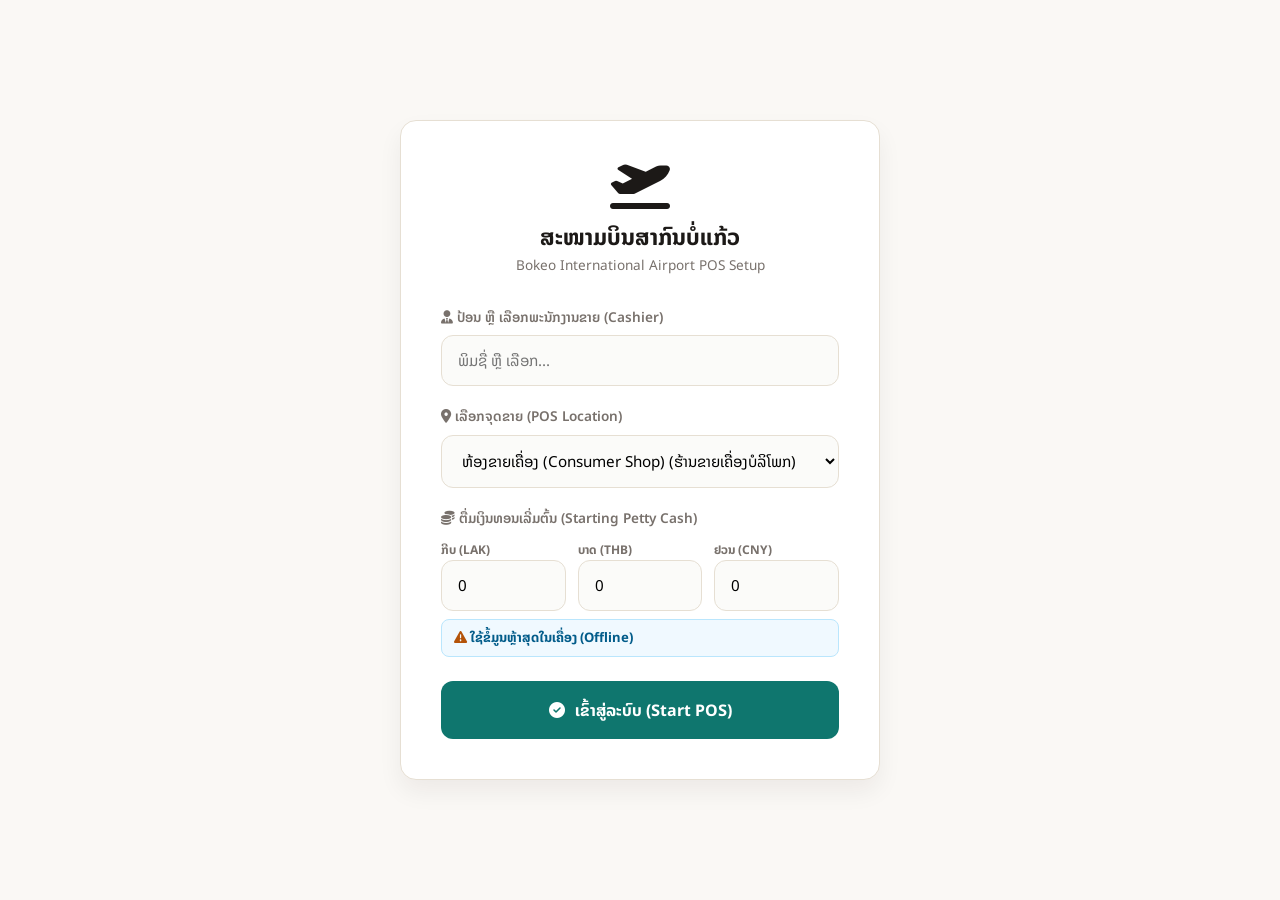
==== commit 136d50c3: "Add files via upload" ====
--- a/online_index.html
+++ b/online_index.html
@@ -6,7 +6,7 @@
   <title>Bokeo International Airport POS - ລະບົບຈຸດຂາຍ</title>
   
   <!-- CSS Stylesheet -->
-  <link rel="stylesheet" href="styles.css?v=3.0">
+  <link rel="stylesheet" href="styles.css?v=4.0">
   
   <!-- FontAwesome for Premium Icons -->
   <link rel="stylesheet" href="https://cdnjs.cloudflare.com/ajax/libs/font-awesome/6.4.0/css/all.min.css">
@@ -109,6 +109,10 @@
           <i class="fas fa-shopping-basket"></i>
           <span class="nav-item-tooltip">ຈຸດຂາຍ (POS)</span>
         </div>
+        <div class="nav-item" data-view="history">
+          <i class="fas fa-history"></i>
+          <span class="nav-item-tooltip">ປະຫວັດທຸລະກຳ (History)</span>
+        </div>
         <div class="nav-item" data-view="dashboard">
           <i class="fas fa-chart-line"></i>
           <span class="nav-item-tooltip">ລາຍງານ (Reports)</span>
@@ -236,6 +240,51 @@
                 </button>
               </div>
             </aside>
+          </div>
+        </div>
+
+        <!-- History View (Lao: ປະຫວັດທຸລະກຳ) -->
+        <div class="view-panel" id="history-view">
+          <div class="history-view-container">
+            <!-- Header -->
+            <div class="history-header">
+              <button class="history-back-btn" id="history-back-btn">
+                <i class="fas fa-chevron-left"></i> ກັບຄືນ
+              </button>
+              <div class="history-title-group">
+                <h2 class="history-main-title">ປະຫວັດທຸລະກຳ</h2>
+                <span class="history-subtitle">ສະໜາມບິນສາກົນບໍ່ແກ້ວ</span>
+              </div>
+              <div class="history-logo">
+                <i class="fas fa-plane"></i>
+                <span>BKD</span>
+              </div>
+            </div>
+
+            <!-- Search Bar -->
+            <div class="history-search-wrapper">
+              <i class="fas fa-search search-icon"></i>
+              <input type="text" class="history-search-input" id="history-search-input" placeholder="ຄົ້ນຫາໃບເກັບເງິນ...">
+            </div>
+
+            <!-- Filter Chips -->
+            <div class="history-filter-chips">
+              <button class="filter-chip active" data-filter="all">ທັງໝົດ</button>
+              <button class="filter-chip" data-filter="today">ວັນນີ້</button>
+              <button class="filter-chip" data-filter="cash">ເງິນສົດ</button>
+              <button class="filter-chip" data-filter="transfer">QR</button>
+              <button class="filter-chip" data-filter="card">ບັດ</button>
+            </div>
+
+            <!-- Transaction List Container -->
+            <div class="history-list" id="history-list-container">
+              <!-- Cards will be populated dynamically -->
+            </div>
+
+            <!-- Footer -->
+            <div class="history-footer">
+              ທຸລະກຳທັງໝົດ: <span id="history-total-count">0</span>
+            </div>
           </div>
         </div>
 
@@ -486,6 +535,37 @@
                       <label for="settings-member-above">ເກີນ ຫຼື ເທົ່າເກນໄດ້ (ແຕ້ມ)</label>
                       <input type="number" class="form-input" id="settings-member-above" placeholder="10">
                     </div>
+                  </div>
+                </div>
+
+                <!-- WhatsApp Notification Settings -->
+                <div class="settings-card">
+                  <h3><i class="fab fa-whatsapp"></i> ຕັ້ງຄ່າການແຈ້ງເຕືອນຜ່ານ WhatsApp</h3>
+                  <p style="font-size:0.8rem; color:var(--text-secondary); margin-bottom: 16px;">
+                    ເປີດການແຈ້ງເຕືອນຍອດຂາຍອັດຕະໂນມັດໄປຫາກຸ່ມ WhatsApp (ຜ່ານ CallMeBot ຫຼື Webhook).
+                  </p>
+                  <div class="form-group" style="margin-bottom: 12px; display: flex; align-items: center; gap: 8px;">
+                    <input type="checkbox" id="settings-whatsapp-enabled" style="width: 20px; height: 20px; cursor: pointer;">
+                    <label for="settings-whatsapp-enabled" style="font-weight: bold; cursor: pointer;">ເປີດການແຈ້ງເຕືອນ (Enable Notifications)</label>
+                  </div>
+                  <div class="form-group" style="margin-top: 12px;">
+                    <label for="settings-whatsapp-gateway">ປະເພດການເຊື່ອມຕໍ່ (Gateway Type)</label>
+                    <select class="form-select" id="settings-whatsapp-gateway">
+                      <option value="callmebot">CallMeBot (Free API for personal/groups)</option>
+                      <option value="webhook">Custom Webhook (JSON POST)</option>
+                    </select>
+                  </div>
+                  <div class="form-group" style="margin-top: 12px;">
+                    <label for="settings-whatsapp-phone">ເບີໂທລະສັບ / Group ID / Receiver (ສຳລັບ CallMeBot)</label>
+                    <input type="text" class="form-input" id="settings-whatsapp-phone" placeholder="e.g. +85620XXXXXXXX or Group Name">
+                  </div>
+                  <div class="form-group" style="margin-top: 12px;">
+                    <label for="settings-whatsapp-apikey">API Key / Token (ສຳລັບ CallMeBot)</label>
+                    <input type="text" class="form-input" id="settings-whatsapp-apikey" placeholder="e.g. 123456">
+                  </div>
+                  <div class="form-group" style="margin-top: 12px;">
+                    <label for="settings-whatsapp-url">Custom Webhook URL (ສຳລັບ Webhook)</label>
+                    <input type="text" class="form-input" id="settings-whatsapp-url" placeholder="https://your-api-gateway.com/webhook">
                   </div>
                 </div>
               </div>
@@ -912,8 +992,8 @@
   <input type="file" id="hidden-product-image-uploader" accept="image/*" style="display: none;">
 
   <!-- Load Database and Application Logic scripts -->
-  <script src="database.js?v=3.4"></script>
-  <script src="app.js?v=2.34"></script>
+  <script src="database.js?v=4.0"></script>
+  <script src="app.js?v=4.0"></script>
 
 </body>
 </html>
--- a/styles.css
+++ b/styles.css
@@ -1,5 +1,15 @@
 /* Google Fonts: Outfit (modern sans-serif) & Noto Sans Lao (for Lao script) */
-@import url('https://fonts.googleapis.com/css2?family=Noto+Sans+Lao:wght@300;400;500;600;700&family=Outfit:wght@300;400;500;600;700&display=swap');
+@import url('https://fonts.googleapis.com/css2?family=Outfit:wght@300;400;500;600;700&display=swap');
+
+/* Noto Sans Lao — EMBEDDED base64 (no external file, never 404, works offline) */
+@font-face{font-family:'Noto Sans Lao';font-style:normal;font-weight:300;font-display:swap;src:url([data-uri]) format('woff2');}
+@font-face{font-family:'Noto Sans Lao';font-style:normal;font-weight:400;font-display:swap;src:url([data-uri]) format('woff2');}
+@font-face{font-family:'Noto Sans Lao';font-style:normal;font-weight:500;font-display:swap;src:url([data-uri]) format('woff2');}
+@font-face{font-family:'Noto Sans Lao';font-style:normal;font-weight:600;font-display:swap;src:url([data-uri]) format('woff2');}
+@font-face{font-family:'Noto Sans Lao';font-style:normal;font-weight:700;font-display:swap;src:url([data-uri]) format('woff2');}
+
+
+
 
 :root {
   /* Design Tokens & Colors (Teal, White & Cream Palette) */
@@ -15,7 +25,7 @@
   --warning-color: #b45309; /* Warm Amber */
   --danger-color: #991b1b; /* Crimson Red */
   
-  --font-family: 'Outfit', 'Noto Sans Lao', system-ui, -apple-system, sans-serif;
+  --font-family: 'Noto Sans Lao', 'Outfit', system-ui, -apple-system, sans-serif;
   --radius-sm: 8px;
   --radius-md: 12px;
   --radius-lg: 16px;
@@ -1601,7 +1611,7 @@
     height: auto !important;
     width: 80mm !important;
     overflow: visible !important;
-    font-family: 'Outfit', 'Noto Sans Lao', system-ui, -apple-system, sans-serif !important;
+    font-family: 'Noto Sans Lao', 'Outfit', system-ui, -apple-system, sans-serif !important;
     font-size: 11px !important;
     margin: 0 !important;
     padding: 0 !important;
@@ -1810,3 +1820,244 @@
     transform: translateY(0);
   }
 }
+
+/* =========================================================================
+   TRANSACTION HISTORY VIEW (DARK THEME)
+   ========================================================================= */
+#history-view {
+  background-color: #0b0f19;
+  color: #ffffff;
+  padding: 24px;
+  height: 100%;
+  flex-direction: column;
+}
+
+.history-view-container {
+  display: flex;
+  flex-direction: column;
+  height: 100%;
+  max-width: 600px;
+  margin: 0 auto;
+  width: 100%;
+}
+
+.history-header {
+  display: flex;
+  justify-content: space-between;
+  align-items: center;
+  margin-bottom: 20px;
+}
+
+.history-back-btn {
+  background: none;
+  border: none;
+  color: #94a3b8;
+  font-size: 0.95rem;
+  cursor: pointer;
+  display: flex;
+  align-items: center;
+  gap: 6px;
+  padding: 8px 12px;
+  border-radius: 20px;
+  background-color: rgba(148, 163, 184, 0.1);
+  transition: var(--transition);
+}
+
+.history-back-btn:hover {
+  color: #ffffff;
+  background-color: rgba(148, 163, 184, 0.2);
+}
+
+.history-title-group {
+  text-align: center;
+}
+
+.history-main-title {
+  font-size: 1.35rem;
+  font-weight: 700;
+  margin: 0;
+  color: #ffffff;
+}
+
+.history-subtitle {
+  font-size: 0.75rem;
+  color: #94a3b8;
+  display: block;
+}
+
+.history-logo {
+  display: flex;
+  align-items: center;
+  gap: 6px;
+  background-color: #1e293b;
+  padding: 6px 12px;
+  border-radius: 12px;
+  border: 1px solid rgba(255,255,255,0.05);
+}
+
+.history-logo i {
+  color: #3b82f6;
+  font-size: 0.9rem;
+}
+
+.history-logo span {
+  font-weight: 700;
+  font-size: 0.85rem;
+  letter-spacing: 0.5px;
+}
+
+.history-search-wrapper {
+  position: relative;
+  margin-bottom: 16px;
+}
+
+.history-search-wrapper .search-icon {
+  position: absolute;
+  left: 16px;
+  top: 50%;
+  transform: translateY(-50%);
+  color: #94a3b8;
+}
+
+.history-search-input {
+  width: 100%;
+  background-color: #161f30;
+  border: 1px solid rgba(255, 255, 255, 0.05);
+  border-radius: 24px;
+  padding: 12px 16px 12px 44px;
+  color: #ffffff;
+  font-family: inherit;
+  font-size: 0.95rem;
+  outline: none;
+  transition: var(--transition);
+}
+
+.history-search-input:focus {
+  border-color: #3b82f6;
+  box-shadow: 0 0 0 3px rgba(59, 130, 246, 0.15);
+}
+
+.history-filter-chips {
+  display: flex;
+  gap: 8px;
+  margin-bottom: 20px;
+  overflow-x: auto;
+  padding-bottom: 4px;
+  scrollbar-width: none; /* Hide scrollbar for Firefox */
+}
+
+.history-filter-chips::-webkit-scrollbar {
+  display: none; /* Hide scrollbar for Chrome/Safari */
+}
+
+.history-filter-chips .filter-chip {
+  background-color: #161f30;
+  border: 1px solid rgba(255,255,255,0.03);
+  color: #94a3b8;
+  padding: 8px 16px;
+  border-radius: 20px;
+  font-size: 0.85rem;
+  cursor: pointer;
+  white-space: nowrap;
+  transition: var(--transition);
+}
+
+.history-filter-chips .filter-chip:hover {
+  color: #ffffff;
+  background-color: #1e293b;
+}
+
+.history-filter-chips .filter-chip.active {
+  background-color: #1e293b;
+  color: #ffffff;
+  border-color: rgba(255,255,255,0.1);
+  font-weight: 600;
+}
+
+.history-list {
+  flex: 1;
+  overflow-y: auto;
+  display: flex;
+  flex-direction: column;
+  gap: 12px;
+  padding-right: 2px;
+}
+
+.history-card {
+  background-color: #161f30;
+  border-radius: 12px;
+  padding: 16px;
+  display: flex;
+  justify-content: space-between;
+  align-items: center;
+  border-left: 4px solid #10b981;
+  box-shadow: 0 4px 6px -1px rgba(0, 0, 0, 0.1);
+  transition: var(--transition);
+}
+
+.history-card:hover {
+  transform: translateY(-1px);
+  box-shadow: 0 10px 15px -3px rgba(0, 0, 0, 0.2);
+}
+
+.history-card-left {
+  display: flex;
+  flex-direction: column;
+  gap: 4px;
+}
+
+.history-card-id {
+  font-weight: 700;
+  font-size: 1rem;
+  color: #ffffff;
+}
+
+.history-card-date {
+  font-size: 0.75rem;
+  color: #94a3b8;
+}
+
+.history-card-type {
+  font-size: 0.8rem;
+  color: #94a3b8;
+  margin-top: 4px;
+  display: flex;
+  align-items: center;
+  gap: 6px;
+}
+
+.history-card-type i {
+  color: #64748b;
+}
+
+.history-card-right {
+  display: flex;
+  flex-direction: column;
+  align-items: flex-end;
+  gap: 8px;
+}
+
+.history-card-status {
+  background-color: rgba(16, 185, 129, 0.15);
+  color: #10b981;
+  font-size: 0.75rem;
+  font-weight: 600;
+  padding: 4px 8px;
+  border-radius: 20px;
+}
+
+.history-card-amount {
+  font-weight: 700;
+  font-size: 1.05rem;
+  color: #ffffff;
+}
+
+.history-footer {
+  margin-top: 16px;
+  font-size: 0.85rem;
+  color: #94a3b8;
+  text-align: center;
+  padding: 12px;
+  border-top: 1px solid rgba(255,255,255,0.05);
+}
+
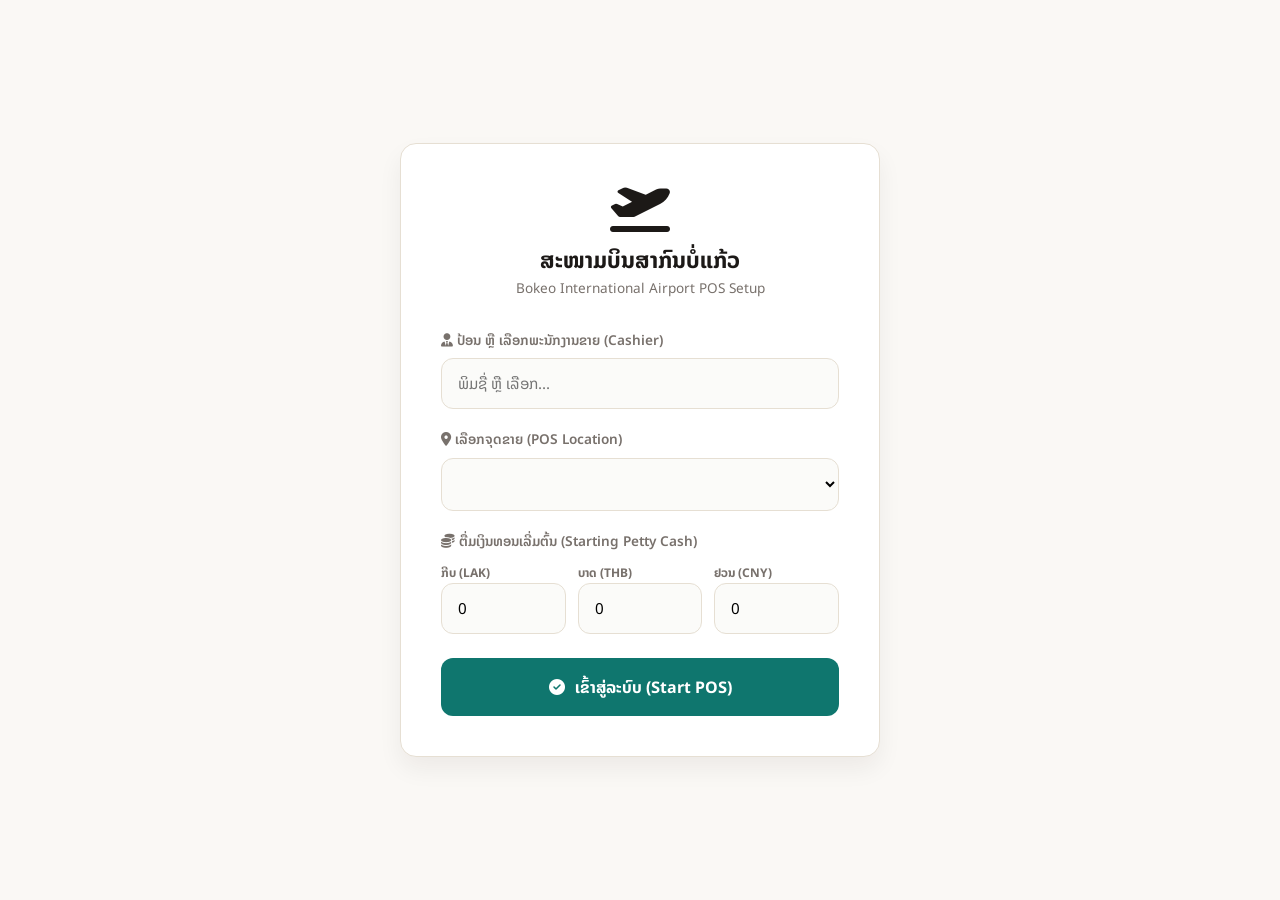
==== commit 5db1b754: "refactor auth" ====
--- a/online_index.html
+++ b/online_index.html
@@ -6,14 +6,10 @@
   <title>Bokeo International Airport POS - ລະບົບຈຸດຂາຍ</title>
   
   <!-- CSS Stylesheet -->
-  <link rel="stylesheet" href="styles.css?v=4.0">
+  <link rel="stylesheet" href="styles.css?v=4.1">
   
   <!-- FontAwesome for Premium Icons -->
   <link rel="stylesheet" href="https://cdnjs.cloudflare.com/ajax/libs/font-awesome/6.4.0/css/all.min.css">
-  
-  <!-- Firebase Compat Core & Firestore CDN -->
-  <script src="https://www.gstatic.com/firebasejs/10.8.0/firebase-app-compat.js"></script>
-  <script src="https://www.gstatic.com/firebasejs/10.8.0/firebase-firestore-compat.js"></script>
   
   <!-- html2pdf.js CDN (Client-side PDF generator) -->
   <script src="https://cdnjs.cloudflare.com/ajax/libs/html2pdf.js/0.10.1/html2pdf.bundle.min.js"></script>
@@ -34,10 +30,10 @@
         <p>Bokeo International Airport POS Setup</p>
       </div>
 
-      <div class="form-group">
+      <div class="form-group" style="position: relative;">
         <label for="setup-cashier"><i class="fas fa-user-tie"></i> ປ້ອນ ຫຼື ເລືອກພະນັກງານຂາຍ (Cashier)</label>
-        <input type="text" class="form-input" id="setup-cashier" list="cashier-list" placeholder="ພິມຊື່ ຫຼື ເລືອກ...">
-        <datalist id="cashier-list"></datalist>
+        <input type="text" class="form-input" id="setup-cashier" autocomplete="off" placeholder="ພິມຊື່ ຫຼື ເລືອກ...">
+        <div class="cashier-dropdown" id="cashier-dropdown"></div>
       </div>
 
       <div class="form-group">
@@ -507,15 +503,6 @@
                   <div class="form-group" style="margin-top: 12px;">
                     <label for="settings-receipt-slogan-eng">ຄຳຂວັນ / ສະໂລແກນພາສາອັງກິດ (English Slogan)</label>
                     <input type="text" class="form-input" id="settings-receipt-slogan-eng" placeholder="Service with heart, caring for every journey">
-                  </div>
-                </div>
-
-                <!-- Cloud Real-time Database Sync (Firebase) -->
-                <div class="settings-card">
-                  <h3><i class="fas fa-cloud-upload-alt"></i> ຕັ້ງຄ່າ Cloud Real-Time Sync (Firebase)</h3>
-                  <div class="form-group">
-                    <label for="settings-firebase-config">Firebase Credentials (JSON)</label>
-                    <textarea class="form-input" id="settings-firebase-config" rows="6" style="font-family: monospace; font-size: 0.8rem; resize: none;" placeholder='{&#10;  "apiKey": "...",&#10;  "authDomain": "...",&#10;  "projectId": "...",&#10;  "storageBucket": "...",&#10;  "messagingSenderId": "...",&#10;  "appId": "..."&#10;}'></textarea>
                   </div>
                 </div>
 
@@ -992,8 +979,8 @@
   <input type="file" id="hidden-product-image-uploader" accept="image/*" style="display: none;">
 
   <!-- Load Database and Application Logic scripts -->
-  <script src="database.js?v=4.0"></script>
-  <script src="app.js?v=4.0"></script>
+  <script src="database.js?v=4.1"></script>
+  <script src="app.js?v=4.1"></script>
 
 </body>
 </html>
--- a/styles.css
+++ b/styles.css
@@ -1,15 +1,5 @@
 /* Google Fonts: Outfit (modern sans-serif) & Noto Sans Lao (for Lao script) */
-@import url('https://fonts.googleapis.com/css2?family=Outfit:wght@300;400;500;600;700&display=swap');
-
-/* Noto Sans Lao — EMBEDDED base64 (no external file, never 404, works offline) */
-@font-face{font-family:'Noto Sans Lao';font-style:normal;font-weight:300;font-display:swap;src:url([data-uri]) format('woff2');}
-@font-face{font-family:'Noto Sans Lao';font-style:normal;font-weight:400;font-display:swap;src:url([data-uri]) format('woff2');}
-@font-face{font-family:'Noto Sans Lao';font-style:normal;font-weight:500;font-display:swap;src:url([data-uri]) format('woff2');}
-@font-face{font-family:'Noto Sans Lao';font-style:normal;font-weight:600;font-display:swap;src:url([data-uri]) format('woff2');}
-@font-face{font-family:'Noto Sans Lao';font-style:normal;font-weight:700;font-display:swap;src:url([data-uri]) format('woff2');}
-
-
-
+@import url('https://fonts.googleapis.com/css2?family=Noto+Sans+Lao:wght@300;400;500;600;700&family=Outfit:wght@300;400;500;600;700&display=swap');
 
 :root {
   /* Design Tokens & Colors (Teal, White & Cream Palette) */
@@ -170,13 +160,14 @@
 /* Category Navigation (Lao: ໝວດໝູ່) */
 .category-nav {
   display: flex;
+  align-items: center;
   gap: 8px;
-  padding: 16px 0;
+  padding: 16px 24px;
   background-color: transparent;
   overflow-x: auto;
   white-space: nowrap;
   scrollbar-width: none;
-  flex: 1;
+  flex: 0 0 auto;
 }
 
 .category-nav::-webkit-scrollbar {
@@ -643,9 +634,60 @@
   bottom: 0;
   background-color: rgba(28, 25, 23, 0.4);
   backdrop-filter: blur(4px);
-  z-index: 100;
+  z-index: 300; /* above the login/setup overlay (200) so the PIN pad shows during login */
   align-items: center;
   justify-content: center;
+}
+
+.settings-tabs {
+  display: flex;
+  gap: 6px;
+  border-bottom: 2px solid var(--border-color, #e6dfd3);
+  margin-bottom: 20px;
+  flex-wrap: wrap;
+}
+.settings-tab-btn {
+  background: none;
+  border: none;
+  padding: 10px 18px;
+  font-family: var(--font-family);
+  font-size: 0.9rem;
+  font-weight: 700;
+  color: var(--text-secondary, #78716c);
+  cursor: pointer;
+  border-bottom: 3px solid transparent;
+  margin-bottom: -2px;
+  transition: var(--transition);
+}
+.settings-tab-btn:hover { color: var(--text-primary, #1c1917); }
+.settings-tab-btn.active {
+  color: var(--primary-color, #0f766e);
+  border-bottom-color: var(--primary-color, #0f766e);
+}
+
+.loading-overlay {
+  display: none;
+  position: fixed;
+  inset: 0;
+  background-color: rgba(255, 255, 255, 0.72);
+  backdrop-filter: blur(3px);
+  z-index: 500; /* above login overlay (200) and modals (300) */
+  align-items: center;
+  justify-content: center;
+}
+.loading-overlay.active { display: flex; }
+.loading-box {
+  background: var(--surface-color, #fff);
+  padding: 28px 44px;
+  border-radius: 16px;
+  box-shadow: 0 12px 40px rgba(0, 0, 0, 0.15);
+  text-align: center;
+}
+.loading-box p {
+  margin: 14px 0 0;
+  font-weight: 700;
+  color: var(--text-primary, #1c1917);
+  font-size: 0.95rem;
 }
 
 .modal-overlay.active {
@@ -2061,3 +2103,10 @@
   border-top: 1px solid rgba(255,255,255,0.05);
 }
 
+
+/* Custom cashier dropdown (replaces native datalist; aligns to input width) */
+.cashier-dropdown{position:absolute;left:0;right:0;top:100%;margin-top:4px;background:var(--surface-color,#fff);border:1px solid var(--border-color,#e6dfd3);border-radius:12px;box-shadow:0 8px 24px rgba(28,25,23,.12);max-height:220px;overflow-y:auto;z-index:1000;display:none;}
+.cashier-dropdown.open{display:block;}
+.cashier-dropdown .cdd-item{padding:10px 14px;cursor:pointer;font-family:var(--font-family);font-size:.9rem;color:var(--text-primary,#1c1917);border-bottom:1px solid var(--bg-color,#faf8f5);}
+.cashier-dropdown .cdd-item:last-child{border-bottom:none;}
+.cashier-dropdown .cdd-item:hover{background:var(--bg-color,#faf8f5);}
